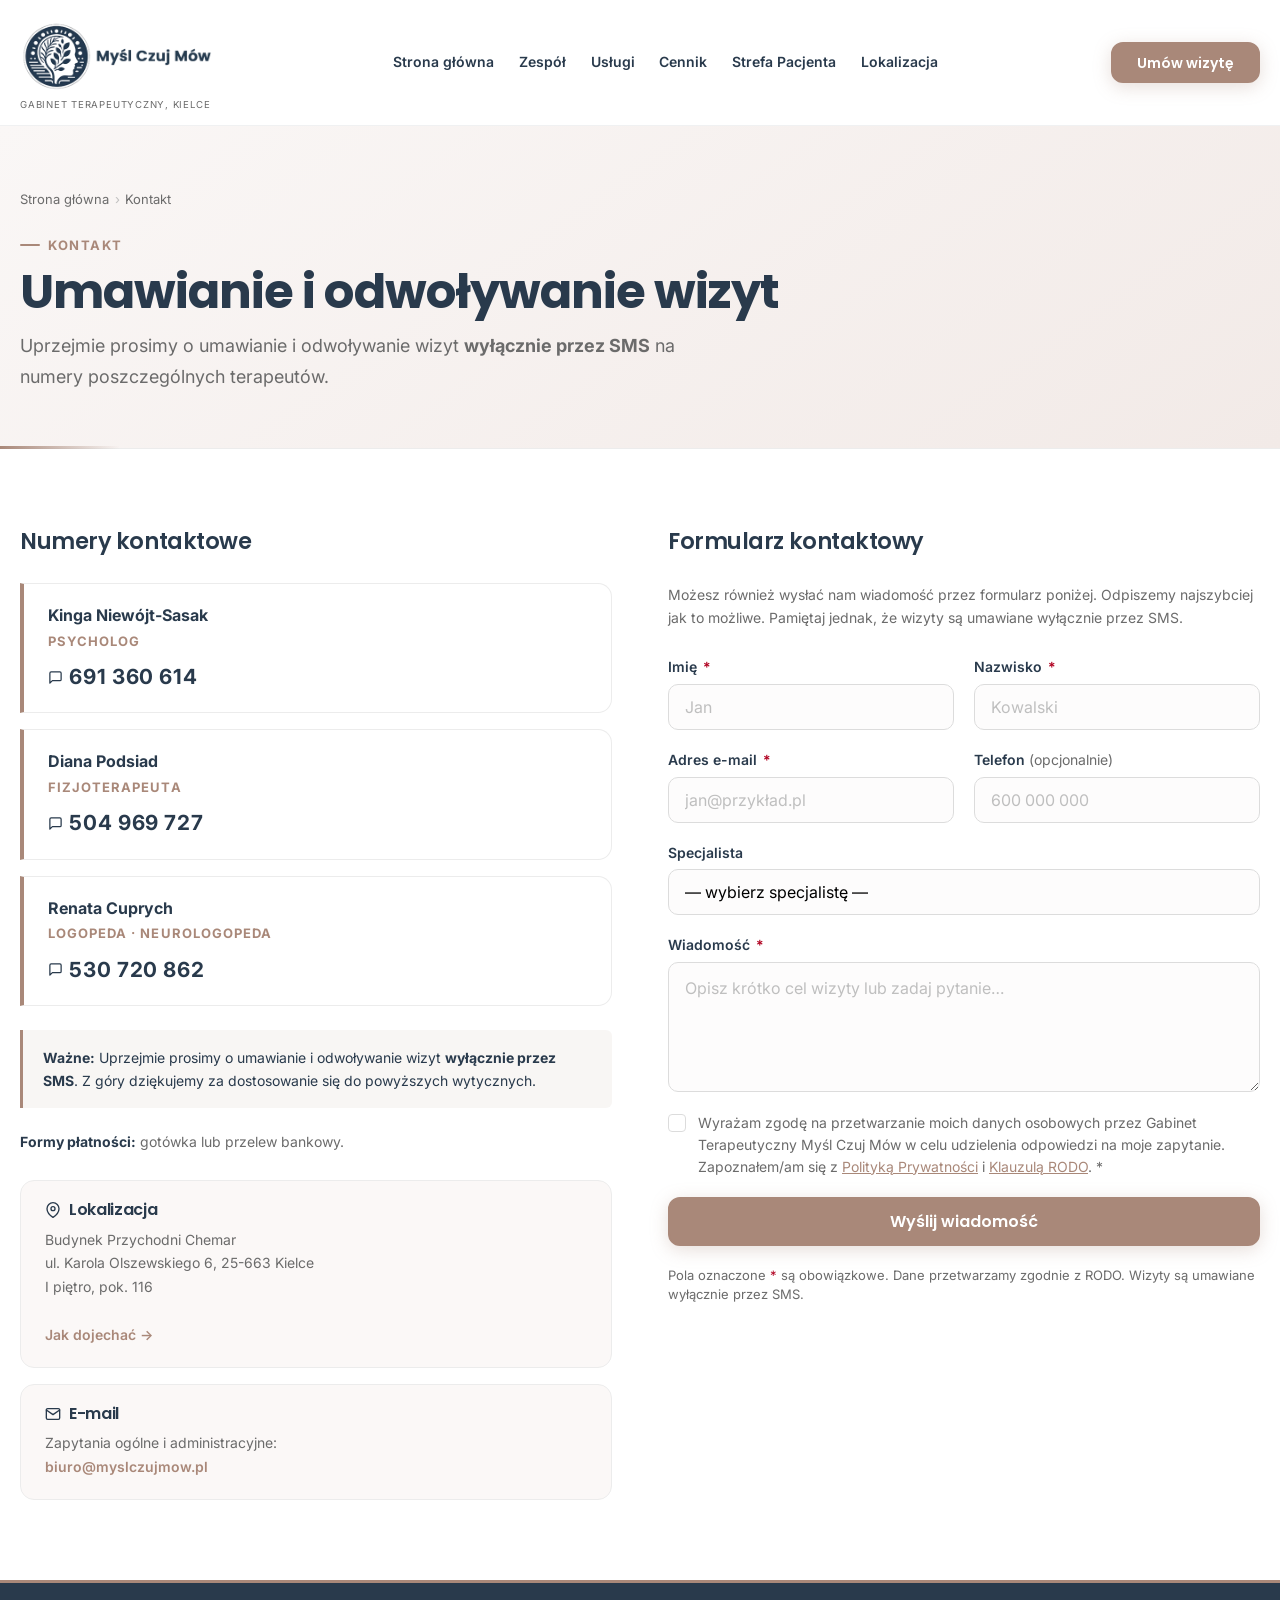
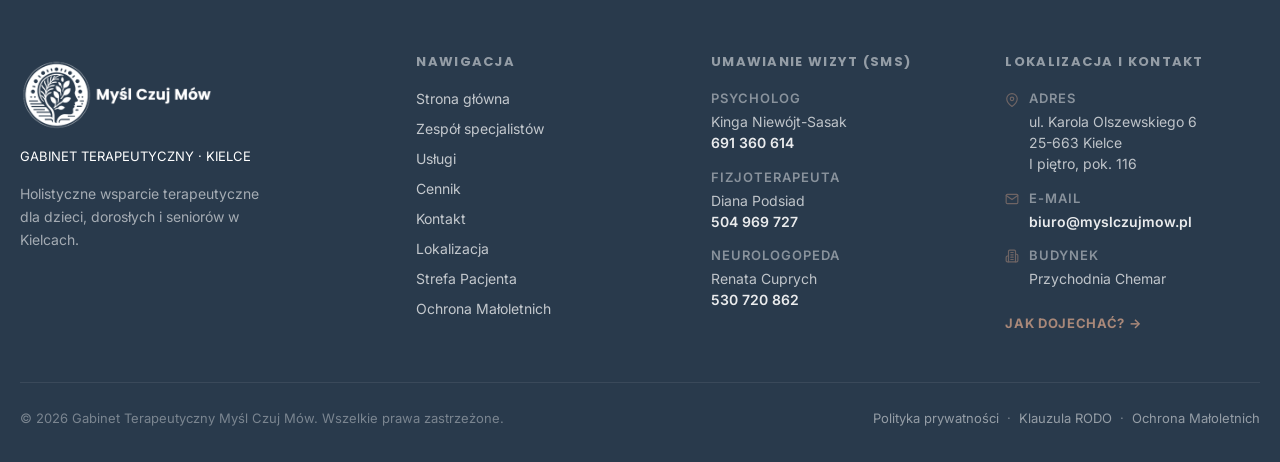
==== pages/contact.html @ cab481df "substantial changes across all files" ====
<!doctype html>
<html lang="pl">
<head>
  <meta charset="utf-8" />
  <meta name="viewport" content="width=device-width, initial-scale=1" />
  <title>Kontakt — Gabinet Myśl Czuj Mów</title>
  <meta name="description" content="Kontakt z Gabinetem Terapeutycznym Myśl Czuj Mów w Kielcach. Umawianie wizyt wyłącznie przez SMS. Numery telefonów do poszczególnych terapeutów." />
  <link rel="preconnect" href="https://fonts.gstatic.com" crossorigin />
  <link href="https://fonts.googleapis.com/css2?family=Poppins:wght@500;600;700&family=Inter:wght@300;400;600&display=swap" rel="stylesheet" />
  <link rel="stylesheet" href="/css/variables.css" />
  <link rel="stylesheet" href="/css/style.css" />
  <link rel="stylesheet" href="/css/utilities.css" />
</head>
<body>
  <div id="site-header-placeholder"></div>

  <main id="main">

    <!-- Page hero -->
    <div class="page-hero">
      <div class="container">
        <nav class="page-hero__breadcrumbs" aria-label="Ścieżka nawigacji">
          <a href="/index.html">Strona główna</a>
          <span class="sep">›</span>
          <span aria-current="page">Kontakt</span>
        </nav>
        <span class="page-hero__label">Kontakt</span>
        <h1 class="page-hero__title">Umawianie i odwoływanie wizyt</h1>
        <p class="page-hero__lead">
          Uprzejmie prosimy o umawianie i odwoływanie wizyt <strong>wyłącznie przez SMS</strong> na numery poszczególnych terapeutów.
        </p>
      </div>
    </div>

    <!-- Contact section -->
    <section class="section" id="book" aria-labelledby="contact-heading">
      <div class="container">
        <div class="contact-grid">

          <!-- SMS contact info -->
          <div class="reveal">
            <h2 class="contact-section-title" id="contact-heading">Numery kontaktowe</h2>
            <div class="contact-people">

              <div class="contact-person">
                <span class="contact-person__name">Kinga Niewójt-Sasak</span>
                <span class="contact-person__role">Psycholog</span>
                <a href="sms:+48691360614" class="contact-person__phone">
                  <svg xmlns="http://www.w3.org/2000/svg" width="15" height="15" viewBox="0 0 24 24" fill="none" stroke="currentColor" stroke-width="2" stroke-linecap="round" stroke-linejoin="round" aria-hidden="true"><path d="M21 15a2 2 0 0 1-2 2H7l-4 4V5a2 2 0 0 1 2-2h14a2 2 0 0 1 2 2z"/></svg>
                  691 360 614
                </a>
              </div>

              <div class="contact-person">
                <span class="contact-person__name">Diana Podsiad</span>
                <span class="contact-person__role">Fizjoterapeuta</span>
                <a href="sms:+48504969727" class="contact-person__phone">
                  <svg xmlns="http://www.w3.org/2000/svg" width="15" height="15" viewBox="0 0 24 24" fill="none" stroke="currentColor" stroke-width="2" stroke-linecap="round" stroke-linejoin="round" aria-hidden="true"><path d="M21 15a2 2 0 0 1-2 2H7l-4 4V5a2 2 0 0 1 2-2h14a2 2 0 0 1 2 2z"/></svg>
                  504 969 727
                </a>
              </div>

              <div class="contact-person">
                <span class="contact-person__name">Renata Cuprych</span>
                <span class="contact-person__role">Logopeda · Neurologopeda</span>
                <a href="sms:+48530720862" class="contact-person__phone">
                  <svg xmlns="http://www.w3.org/2000/svg" width="15" height="15" viewBox="0 0 24 24" fill="none" stroke="currentColor" stroke-width="2" stroke-linecap="round" stroke-linejoin="round" aria-hidden="true"><path d="M21 15a2 2 0 0 1-2 2H7l-4 4V5a2 2 0 0 1 2-2h14a2 2 0 0 1 2 2z"/></svg>
                  530 720 862
                </a>
              </div>

            </div>

            <div class="contact-note">
              <strong>Ważne:</strong> Uprzejmie prosimy o umawianie i odwoływanie wizyt <strong>wyłącznie przez SMS</strong>. Z góry dziękujemy za dostosowanie się do powyższych wytycznych.
            </div>

            <div class="payment-info" style="margin-top:1.5rem;">
              <strong>Formy płatności:</strong> gotówka lub przelew bankowy.
            </div>

            <div style="margin-top:1.75rem; padding:1.25rem 1.5rem; background:var(--surface); border-radius:var(--radius-lg); border:1px solid var(--neutral-200);">
              <h3 style="font-size:1rem; margin-bottom:0.5rem; display:flex; align-items:center; gap:0.5rem;">
                <svg xmlns="http://www.w3.org/2000/svg" width="16" height="16" viewBox="0 0 24 24" fill="none" stroke="currentColor" stroke-width="2" stroke-linecap="round" stroke-linejoin="round" aria-hidden="true"><path d="M21 10c0 7-9 13-9 13s-9-6-9-13a9 9 0 0 1 18 0z"/><circle cx="12" cy="10" r="3"/></svg>
                Lokalizacja
              </h3>
              <p style="font-size:var(--fs-sm); color:var(--muted); margin:0; line-height:1.7;">
                Budynek Przychodni Chemar<br>
                ul. Karola Olszewskiego 6, 25-663 Kielce<br>
                I piętro, pok. 116<br><br>
                <a href="/pages/location.html" style="color:var(--accent); font-weight:600;">Jak dojechać →</a>
              </p>
            </div>

            <div style="margin-top:1rem; padding:1.25rem 1.5rem; background:var(--surface); border-radius:var(--radius-lg); border:1px solid var(--neutral-200);">
              <h3 style="font-size:1rem; margin-bottom:0.5rem; display:flex; align-items:center; gap:0.5rem;">
                <svg xmlns="http://www.w3.org/2000/svg" width="16" height="16" viewBox="0 0 24 24" fill="none" stroke="currentColor" stroke-width="2" stroke-linecap="round" stroke-linejoin="round" aria-hidden="true"><path d="M4 4h16c1.1 0 2 .9 2 2v12c0 1.1-.9 2-2 2H4c-1.1 0-2-.9-2-2V6c0-1.1.9-2 2-2z"/><polyline points="22,6 12,13 2,6"/></svg>
                E-mail
              </h3>
              <p style="font-size:var(--fs-sm); color:var(--muted); margin:0; line-height:1.7;">
                Zapytania ogólne i administracyjne:<br>
                <a href="mailto:biuro@myslczujmow.pl" style="color:var(--accent); font-weight:600;">biuro@myslczujmow.pl</a>
              </p>
            </div>

          </div>

          <!-- Contact form -->
          <div class="reveal reveal-delay-1">
            <h2 class="contact-section-title">Formularz kontaktowy</h2>
            <p style="font-size:var(--fs-sm); color:var(--muted); margin-bottom:1.75rem; line-height:1.65;">
              Możesz również wysłać nam wiadomość przez formularz poniżej. Odpiszemy najszybciej jak to możliwe. Pamiętaj jednak, że wizyty są umawiane wyłącznie przez SMS.
            </p>

            <!-- Success message -->
            <div id="formSuccess" class="form-success" role="alert" aria-live="polite">
              <p class="form-success__title">✅ Wiadomość wysłana!</p>
              <p class="form-success__text">Dziękujemy za kontakt. Odpiszemy wkrótce. Wizyty umawiamy przez SMS.</p>
            </div>

            <form id="contactForm" class="form" novalidate aria-label="Formularz kontaktowy">

              <div class="form-row">
                <div class="form-group">
                  <label class="label" for="firstName">Imię <span class="required">*</span></label>
                  <input class="input" id="firstName" name="firstName" type="text" autocomplete="given-name" required placeholder="Jan" />
                </div>
                <div class="form-group">
                  <label class="label" for="lastName">Nazwisko <span class="required">*</span></label>
                  <input class="input" id="lastName" name="lastName" type="text" autocomplete="family-name" required placeholder="Kowalski" />
                </div>
              </div>

              <div class="form-row">
                <div class="form-group">
                  <label class="label" for="email">Adres e-mail <span class="required">*</span></label>
                  <input class="input" id="email" name="email" type="email" autocomplete="email" required placeholder="jan@przykład.pl" />
                </div>
                <div class="form-group">
                  <label class="label" for="phone">Telefon <span style="font-weight:400;color:var(--muted);">(opcjonalnie)</span></label>
                  <input class="input" id="phone" name="phone" type="tel" autocomplete="tel" placeholder="600 000 000" />
                </div>
              </div>

              <div class="form-group">
                <label class="label" for="specialist">Specjalista</label>
                <select class="select" id="specialist" name="specialist">
                  <option value="">— wybierz specjalistę —</option>
                  <option value="kinga">Kinga Niewójt-Sasak — Psycholog</option>
                  <option value="diana">Diana Podsiad — Fizjoterapeuta</option>
                  <option value="renata">Renata Cuprych — Logopeda / Neurologopeda</option>
                </select>
              </div>

              <div class="form-group">
                <label class="label" for="message">Wiadomość <span class="required">*</span></label>
                <textarea class="textarea" id="message" name="message" required placeholder="Opisz krótko cel wizyty lub zadaj pytanie…"></textarea>
              </div>

              <div class="form-group">
                <label class="checkbox-wrap">
                  <input type="checkbox" name="rodo" required />
                  <span class="checkbox-label">
                    Wyrażam zgodę na przetwarzanie moich danych osobowych przez Gabinet Terapeutyczny Myśl Czuj Mów w celu udzielenia odpowiedzi na moje zapytanie. Zapoznałem/am się z <a href="/pages/privacy-policy.html">Polityką Prywatności</a> i <a href="/pages/rodo-clause.html">Klauzulą RODO</a>. <span class="required">*</span>
                  </span>
                </label>
              </div>

              <div>
                <button type="submit" class="btn btn--primary btn--lg btn--full">Wyślij wiadomość</button>
              </div>

              <p class="form-hint">Pola oznaczone <span style="color:var(--error);">*</span> są obowiązkowe. Dane przetwarzamy zgodnie z RODO. Wizyty są umawiane wyłącznie przez SMS.</p>

            </form>
          </div>

        </div>
      </div>
    </section>

  </main>

  <div id="site-footer-placeholder"></div>
  <script defer src="/js/include-partials.js"></script>
  <script defer src="/js/utils.js"></script>
  <script defer src="/js/app.js"></script>
  <script defer src="/js/ui.js"></script>
  <script defer src="/js/forms.js"></script>
</body>
</html>
---- css/variables.css ----
/* css/variables.css
   Semantic design tokens for "Gabinet Terapeutyczny Myśl czuj mów"
*/

/* --- Core brand colors --- */
:root {
  /* Brand */
  --brand-navy: #293a4c;    /* główny granat z logo */
  --brand-beige: #a98879;   /* główny beż */
  --black: #000000;         /* tekst */
  --white: #ffffff;         /* tło */

  /* Semantic roles */
  --bg: var(--white);
  --surface: #fbf8f7;       /* delikatny beż jako tło kart */
  --muted: #6b6b6b;
  --accent: var(--brand-beige);
  --accent-600: #8f6a5f;    /* ciemniejszy beż */
  --accent-200: #f0e6e3;    /* jaśniejszy beż */

  /* Neutral shades (for borders, subtle text) */
  --neutral-100: #f6f6f6;
  --neutral-200: #ececec;
  --neutral-300: #dcdcdc;
  --neutral-400: #bfbfbf;

  /* Focus / interactive */
  --focus-ring: rgba(41,58,76,0.12); /* subtle navy focus */

  /* Elevation */
  --shadow-1: 0 6px 18px rgba(41,58,76,0.04);
  --shadow-2: 0 10px 30px rgba(41,58,76,0.06);

  /* --- Typography --- */
  --font-heading: 'Poppins', system-ui, -apple-system, 'Segoe UI', Roboto, 'Helvetica Neue', Arial;
  --font-body: 'Inter', system-ui, -apple-system, 'Segoe UI', Roboto, 'Helvetica Neue', Arial;
  --font-size-base: 16px;
  --line-height-base: 1.45;

  /* Scale (modular) */
  --fs-xs: 0.8125rem;  /* 13px */
  --fs-sm: 0.875rem;   /* 14px */
  --fs-base: 1rem;     /* 16px */
  --fs-lg: 1.125rem;   /* 18px */
  --fs-xl: 1.375rem;   /* 22px */
  --fs-xxl: 1.75rem;   /* 28px */

  /* --- Layout tokens --- */
  --container-width: 1280px;
  --gap: 1rem;
  --radius-sm: 6px;
  --radius: 10px;
  --radius-lg: 14px;

  /* Breakpoints (mobile-first) */
  --bp-sm: 480px;
  --bp-md: 768px;
  --bp-lg: 1024px;

  /* Misc */
  --transition-fast: 150ms;
  --transition-medium: 240ms;
}

/* Utility: high-contrast theme override (toggle .theme-high-contrast on <html>) */
.theme-high-contrast {
  --text: #000000;
  --bg: #ffffff;
  --accent: #293a4c;
  --surface: #ffffff;
}

/* Accessibility helpers (semantic color aliases) */
:root {
  --text: var(--black);
  --link: var(--brand-navy);
  --error: #b00020;
  --success: #2e7d32;
}

/* Small helper for generating beige variants (HSL fallback if needed) */
/* Example usage: color: hsl(var(--beige-h) var(--beige-s) var(--beige-l)); */
/* Not required — kept for future theming */
:root {
  --beige-h: 15;
  --beige-s: 18%;
  --beige-l-100: 96%;
  --beige-l-200: 90%;
  --beige-l-300: 82%;
  --beige-l-400: 74%;
}

/* Dodatki do variables.css - nowoczesne stany i kontrasty */
:root {
  --glass-bg: rgba(255,255,255,0.6);
  --glass-border: rgba(255,255,255,0.35);
  --nav-bg: linear-gradient(180deg, rgba(169,136,121,0.08), rgba(169,136,121,0.03));
  --footer-bg: var(--brand-navy);
  --footer-text: #f6f8fb;
  --accent-contrast: #ffffff;
  --btn-elev: 0 12px 30px rgba(41,58,76,0.12);
  --micro-duration: 180ms;
  --shadow-soft: 0 8px 24px rgba(41,58,76,0.08);
  --glass-blur: 8px;
}
---- css/style.css ----
/* ============================================================
   style.css 
   ============================================================ */

/* ── RESET & BASE ──────────────────────────────────────────── */
*, *::before, *::after { box-sizing: border-box; margin: 0; padding: 0; }

html { scroll-behavior: smooth; font-size: var(--font-size-base); }

body {
  font-family: var(--font-body);
  color: var(--text);
  background: var(--bg);
  line-height: var(--line-height-base);
  -webkit-font-smoothing: antialiased;
  -moz-osx-font-smoothing: grayscale;
}

img { max-width: 100%; height: auto; display: block; }

a { color: var(--link); text-decoration: none; transition: color var(--transition-fast) ease; }
a:hover { color: var(--accent); }

ul, ol { list-style: none; }
button { cursor: pointer; border: none; background: none; font-family: inherit; }

/* ── TYPOGRAPHY ────────────────────────────────────────────── */
h1, h2, h3, h4, h5, h6 {
  font-family: var(--font-heading);
  color: var(--brand-navy);
  line-height: 1.15;
  letter-spacing: -0.02em;
}

h1 { font-size: clamp(2rem, 5vw, 3rem); font-weight: 700; }
h2 { font-size: clamp(1.5rem, 3.5vw, 2.25rem); font-weight: 600; }
h3 { font-size: clamp(1.125rem, 2.5vw, 1.5rem); font-weight: 600; }
h4 { font-size: 1.125rem; font-weight: 600; }

p { line-height: 1.75; color: var(--text); }


/* ── LAYOUT ─────────────────────────────────────────────────── */
.container {
  width: 100%;
  max-width: var(--container-width);
  margin: 0 auto;
  padding: 0 1.25rem;
}

.section { padding: 5rem 0; }
.section--sm { padding: 3rem 0; }
.section--alt { background: var(--surface); }

.section-header { text-align: center; margin-bottom: 3.5rem; }

.section-header__label {
  display: inline-block;
  font-size: var(--fs-xs);
  font-weight: 700;
  letter-spacing: 0.12em;
  text-transform: uppercase;
  color: var(--accent);
  margin-bottom: 0.75rem;
}

.section-header__title { margin-bottom: 1rem; }

.section-header__lead {
  max-width: 1000px;
  margin: 0 auto;
  color: var(--muted);
  font-size: var(--fs-lg);
  line-height: 1.7;
}

/* ── ACCESSIBILITY ──────────────────────────────────────────── */
.skip-link {
  position: absolute;
  top: -100%;
  left: 1rem;
  padding: 0.5rem 1.25rem;
  background: var(--brand-navy);
  color: #fff;
  border-radius: 0 0 var(--radius) var(--radius);
  font-size: var(--fs-sm);
  font-weight: 600;
  z-index: 9999;
  transition: top var(--transition-fast) ease;
}
.skip-link:focus { top: 0; color: #fff; }

.sr-only {
  position: absolute; width: 1px; height: 1px;
  padding: 0; margin: -1px; overflow: hidden;
  clip: rect(0,0,0,0); white-space: nowrap; border: 0;
}

/* ── HEADER ─────────────────────────────────────────────────── */
/*
  STICKY NOTE: position:sticky on .site-header alone doesn't work because
  its injected parent (#site-header-placeholder) is exactly the same height —
  no scroll room. The fix is to make the placeholder itself sticky.
*/
#site-header-placeholder {
  position: sticky;
  top: 0;
  z-index: 200;
}

.site-header {
  position: relative; /* placeholder handles the sticky */
  background: rgba(255, 255, 255, 0.93);
  backdrop-filter: blur(14px);
  -webkit-backdrop-filter: blur(14px);
  border-bottom: 1px solid rgba(41, 58, 76, 0.07);
  transition: box-shadow 0.35s cubic-bezier(0.16, 1, 0.3, 1),
              background 0.35s cubic-bezier(0.16, 1, 0.3, 1);
}

.site-header.scrolled {
  box-shadow: 0 4px 24px rgba(41, 58, 76, 0.09);
}

.header-inner {
  display: flex;
  align-items: center;
  justify-content: space-between;
  padding-top: 1rem;
  padding-bottom: 1rem;
  gap: 1rem;
}

/* Brand */
.brand { display: flex; flex-direction: column; align-items: flex-start; gap: 0.1rem; text-decoration: none; flex-shrink: 0; }

.brand__name {
  font-family: var(--font-heading);
  font-size: 1.1rem;
  font-weight: 700;
  color: var(--brand-navy);
  letter-spacing: -0.02em;
  line-height: 1;
}

.brand__dot { color: var(--accent); font-weight: 700; }

.brand__sub {
  display: none;
  font-size: var(--fs-xs);
  color: var(--muted);
  font-weight: 400;
  white-space: nowrap;
}

/* Nav */
.main-nav { display: none; }

.nav-list { display: flex; align-items: center; gap: 0.15rem; }

.nav-link {
  display: inline-block;
  padding: 0.45rem 0.7rem;
  border-radius: var(--radius-sm);
  font-size: var(--fs-sm);
  font-weight: 600;
  color: var(--brand-navy);
  transition: background var(--transition-fast) ease, color var(--transition-fast) ease;
  white-space: nowrap;
}

.nav-link:hover,
.nav-link:focus-visible {
  background: rgba(169, 136, 121, 0.1);
  color: var(--accent-600);
  outline: none;
}

.nav-link.active { color: var(--accent); }

/* Header actions */
.header-actions { display: flex; align-items: center; gap: 0.75rem; }

/* Hamburger */
.hamburger {
  display: flex;
  flex-direction: column;
  justify-content: center;
  align-items: center;
  width: 44px;
  height: 44px;
  border-radius: var(--radius-sm);
  border: 1.5px solid var(--neutral-200);
  background: transparent;
  gap: 5px;
  padding: 0;
  flex-shrink: 0;
}

.hamburger__bar {
  width: 20px;
  height: 2px;
  background: var(--brand-navy);
  border-radius: 2px;
  transition: transform var(--transition-medium) ease, opacity var(--transition-fast) ease;
}

.hamburger[aria-expanded="true"] .hamburger__bar:nth-child(1) { transform: translateY(7px) rotate(45deg); }
.hamburger[aria-expanded="true"] .hamburger__bar:nth-child(2) { opacity: 0; }
.hamburger[aria-expanded="true"] .hamburger__bar:nth-child(3) { transform: translateY(-7px) rotate(-45deg); }

/* Mobile drawer */
.mobile-nav {
  position: fixed;
  top: 69px;
  left: 0;
  right: 0;
  background: #fff;
  border-top: 1px solid var(--neutral-200);
  box-shadow: 0 20px 48px rgba(41, 58, 76, 0.12);
  padding: 1.5rem 1.25rem 2rem;
  z-index: 199;
  transform: translateY(-12px);
  opacity: 0;
  pointer-events: none;
  transition: transform var(--transition-medium) ease, opacity var(--transition-medium) ease;
}

.mobile-nav.open {
  transform: translateY(0);
  opacity: 1;
  pointer-events: auto;
}

.mobile-nav__list { display: flex; flex-direction: column; gap: 0.25rem; margin-bottom: 1.25rem; }
.mobile-nav__list .nav-link { display: block; padding: 0.75rem 1rem; font-size: 1rem; border-radius: var(--radius); }
.mobile-nav__cta { display: block; width: 100%; text-align: center; }

/* ── BUTTONS ─────────────────────────────────────────────────── */
.btn {
  display: inline-flex;
  align-items: center;
  justify-content: center;
  gap: 0.5rem;
  padding: 0.7rem 1.5rem;
  border-radius: var(--radius);
  font-family: var(--font-heading);
  font-size: var(--fs-sm);
  font-weight: 600;
  line-height: 1;
  text-decoration: none;
  border: 2px solid transparent;
  cursor: pointer;
  white-space: nowrap;
  transition: transform var(--transition-fast) ease,
              box-shadow var(--transition-fast) ease,
              background var(--transition-fast) ease,
              border-color var(--transition-fast) ease;
}

.btn:active { transform: translateY(1px) !important; }

.btn--primary {
  background: var(--brand-beige);
  color: #fff;
  border-color: var(--brand-beige);
  box-shadow: 0 4px 18px rgba(169, 136, 121, 0.28);
}
.btn--primary:hover,
.btn--primary:focus-visible {
  background: var(--accent-600);
  border-color: var(--accent-600);
  box-shadow: 0 8px 28px rgba(169, 136, 121, 0.38);
  transform: translateY(-2px);
  outline: none;
  color: #fff;
}

.btn--outline {
  background: transparent;
  color: var(--brand-navy);
  border-color: var(--brand-navy);
}
.btn--outline:hover,
.btn--outline:focus-visible {
  background: var(--brand-navy);
  color: #fff;
  transform: translateY(-2px);
  outline: none;
}

.btn--ghost {
  background: transparent;
  color: var(--brand-navy);
  border-color: var(--neutral-300);
}
.btn--ghost:hover { background: var(--surface); transform: translateY(-2px); }

.btn--white {
  background: #fff;
  color: var(--brand-navy);
  border-color: #fff;
}
.btn--white:hover {
  background: var(--surface);
  color: var(--brand-navy);
  transform: translateY(-2px);
}

.btn--outline-white {
  background: transparent;
  color: #fff;
  border-color: rgba(255, 255, 255, 0.45);
}
.btn--outline-white:hover {
  background: rgba(255, 255, 255, 0.1);
  border-color: rgba(255, 255, 255, 0.75);
  color: #fff;
  transform: translateY(-2px);
}

.btn--lg { padding: 0.9rem 2rem; font-size: var(--fs-base); }
.btn--sm { padding: 0.45rem 1rem; font-size: var(--fs-xs); }
.btn--full { width: 100%; }

/* ── HERO ──────────────────────────────────────────────────── */
.hero {
  position: relative;
  overflow: hidden;
  background: linear-gradient(145deg, #faf7f6 0%, #f2eae7 55%, #e9deda 100%);
  padding: 5rem 0 4.5rem;
}

.hero::before {
  content: '';
  position: absolute;
  top: -30%;
  right: -15%;
  width: 560px;
  height: 560px;
  background: radial-gradient(circle, rgba(169,136,121,0.13) 0%, transparent 68%);
  border-radius: 50%;
  pointer-events: none;
}

.hero__inner {
  display: grid;
  grid-template-columns: 1fr;
  gap: 3rem;
  align-items: center;
  position: relative;
  z-index: 1;
}

.hero__label {
  display: inline-flex;
  align-items: center;
  gap: 0.5rem;
  font-size: var(--fs-xs);
  font-weight: 700;
  color: var(--accent);
  letter-spacing: 0.1em;
  text-transform: uppercase;
  margin-bottom: 1rem;
}

.hero__title {
  font-size: clamp(2.5rem, 6vw, 3.75rem);
  line-height: 1.05;
  margin-bottom: 1.25rem;
  color: var(--brand-navy);
}

.hero__title span { color: var(--accent); }

.hero__lead {
  font-size: clamp(1rem, 2vw, 1.175rem);
  color: #4a5a6a;
  line-height: 1.75;
  margin-bottom: 2.25rem;
  max-width: 500px;
}

.hero__actions { display: flex; flex-wrap: wrap; gap: 1rem; align-items: center; }

.hero__image-wrap {
  border-radius: var(--radius-lg);
  overflow: hidden;
  aspect-ratio: 4 / 3;
  position: relative;
  box-shadow: 0 24px 60px rgba(41, 58, 76, 0.14);
}

.hero__image-wrap img { width: 100%; height: 100%; object-fit: cover; }


/* ── Hero quote ── */
.hero__quote {
  margin-top: 2.25rem;
  padding-left: 1.25rem;
  border-left: 2px solid var(--brand-beige);
  display: flex;
  flex-direction: column;
  gap: 0.4rem;
}

.hero__quote p {
  font-size: var(--fs-sm);
  font-style: italic;
  color: #5a6a7a;
  line-height: 1.7;
  margin: 0;
}

.hero__quote cite {
  font-size: var(--fs-xs);
  font-style: normal;
  font-weight: 600;
  letter-spacing: 0.06em;
  text-transform: uppercase;
  color: var(--brand-beige);
}

/* ── FEATURES STRIP ─────────────────────────────────────────── */
.features-strip {
  background: var(--brand-navy);
  padding: 1.4rem 0;
}

.features-strip__list {
  display: flex;
  flex-wrap: wrap;
  gap: 1rem 2rem;
  justify-content: center;
  align-items: center;
}

.features-strip__item {
  display: flex;
  position: relative;
  align-items: center;
  gap: 0.5rem;
  color: rgba(255, 255, 255, 0.88);
  font-size: var(--fs-sm);
  font-weight: 500;
}

.features-strip__item::before {
  display: none;
}

/* ── SERVICE CARDS ──────────────────────────────────────────── */
.cards-grid {
  display: grid;
  grid-template-columns: 1fr;
  gap: 1.5rem;
}

.service-card {
  background: #fff;
  border-radius: var(--radius-lg);
  padding: 2rem;
  border: 1px solid var(--neutral-200);
  display: flex;
  flex-direction: column;
  transition: transform var(--transition-medium) ease,
              box-shadow var(--transition-medium) ease,
              border-color var(--transition-medium) ease;
}

.service-card:hover {
  transform: translateY(-6px);
  box-shadow: 0 24px 48px rgba(41, 58, 76, 0.1);
  border-color: rgba(169, 136, 121, 0.3);
}

.service-card__icon {
  width: 75px;
  height: 75px;
  border-radius: var(--radius);
  background: var(--accent-200);
  display: flex;
  align-items: center;
  justify-content: center;
  font-size: 1.5rem;
  margin-bottom: 1.25rem;
  flex-shrink: 0;
}

.service-card__title { font-size: 1.2rem; margin-bottom: 0.75rem; }

.service-card__text {
  color: var(--muted);
  font-size: var(--fs-sm);
  line-height: 1.75;
  flex: 1;
}

.service-card__link {
  margin-top: 1.5rem;
  display: inline-flex;
  align-items: center;
  gap: 0.4rem;
  font-size: var(--fs-sm);
  font-weight: 600;
  color: var(--accent);
  transition: gap var(--transition-fast) ease, color var(--transition-fast) ease;
}
.service-card__link:hover { gap: 0.7rem; color: var(--accent-600); }

/* ── TEAM CARDS ─────────────────────────────────────────────── */
.team-grid {
  display: grid;
  grid-template-columns: 1fr;
  gap: 2rem;
}

.team-card {
  background: #fff;
  border-radius: var(--radius-lg);
  overflow: hidden;
  border: 1px solid var(--neutral-200);
  transition: transform var(--transition-medium) ease, box-shadow var(--transition-medium) ease;
}

.team-card:hover {
  transform: translateY(-6px);
  box-shadow: 0 24px 48px rgba(41, 58, 76, 0.1);
}

.team-card__photo {
  aspect-ratio: 3 / 2;
  background: linear-gradient(135deg, var(--accent-200) 0%, #e0d5d1 100%);
  overflow: hidden;
  display: flex;
  align-items: center;
  justify-content: center;
}

.team-card__photo img { width: 100%; height: 100%; object-fit: cover; object-position: top center; }

.team-card__placeholder {
  color: var(--muted);
  font-size: var(--fs-sm);
  text-align: center;
  padding: 1rem;
  line-height: 1.5;
}

.team-card__body { padding: 1.5rem; }
.team-card__name { font-size: 1.15rem; margin-bottom: 0.25rem; }

.team-card__role {
  font-size: var(--fs-sm);
  color: var(--accent);
  font-weight: 600;
  margin-bottom: 1rem;
}

.team-card__bio { font-size: var(--fs-sm); color: var(--muted); line-height: 1.75; }

/* ── TEAM PROFILE (full page) ────────────────────────────────── */
.team-profile { padding-bottom: 4rem; }
.team-profile:last-of-type { padding-bottom: 0; }

.team-profile__grid {
  display: grid;
  grid-template-columns: 1fr;
  gap: 2.5rem;
  align-items: start;
}

.team-profile__photo-col {
  display: flex;
  flex-direction: column;
}

.team-profile__photo-wrap {
  border-radius: var(--radius-lg);
  overflow: hidden;
  aspect-ratio: 3 / 4;
  background: linear-gradient(135deg, var(--accent-200) 0%, #e0d5d1 100%);
  display: flex;
  align-items: center;
  justify-content: center;
}

.team-profile__photo-wrap img {
  width: 100%;
  height: 100%;
  object-fit: cover;
  object-position: top center;
}

.team-profile__photo-placeholder {
  color: var(--muted);
  font-size: var(--fs-sm);
  text-align: center;
  padding: 2rem;
  line-height: 1.6;
  border: 2px dashed var(--neutral-300);
  border-radius: var(--radius-lg);
  aspect-ratio: 3 / 4;
  display: flex;
  align-items: center;
  justify-content: center;
}

.team-profile__spec-label {
  display: inline-block;
  font-size: var(--fs-xs);
  font-weight: 700;
  letter-spacing: 0.12em;
  text-transform: uppercase;
  color: var(--accent);
  margin-bottom: 0.6rem;
}

.team-profile__name { margin-bottom: 1.5rem; }

.team-profile__cta { margin-top: 2rem; }

/* ── SPEC LIST (bulleted for services) ────────────────────────── */
.spec-list {
  display: flex;
  flex-direction: column;
  gap: 0.6rem;
  margin: 1rem 0;
}

.spec-list li {
  display: flex;
  align-items: flex-start;
  gap: 0.6rem;
  font-size: var(--fs-sm);
  color: var(--muted);
  line-height: 1.6;
}

.spec-list li::before {
  content: '';
  width: 6px;
  height: 6px;
  border-radius: 50%;
  background: var(--accent);
  flex-shrink: 0;
  margin-top: 0.45rem;
}

/* ── PRICING ─────────────────────────────────────────────────── */
.pricing-list {
  border-radius: var(--radius-lg);
  overflow: hidden;
  border: 1px solid var(--neutral-200);
  background: #fff;
}

.pricing-item {
  display: flex;
  align-items: center;
  justify-content: space-between;
  gap: 1rem;
  padding: 1.4rem 1.75rem;
  border-bottom: 1px solid var(--neutral-200);
  transition: background var(--transition-fast) ease;
}

.pricing-item:last-child { border-bottom: none; }
.pricing-item:hover { background: var(--surface); }

.pricing-item__info { flex: 1; min-width: 0; }

.pricing-item__label {
  font-weight: 600;
  color: var(--brand-navy);
  font-size: var(--fs-base);
}

.pricing-item__sub {
  font-size: var(--fs-sm);
  color: var(--muted);
  margin-top: 0.2rem;
  line-height: 1.5;
}

.pricing-item__price {
  font-family: var(--font-heading);
  font-size: 1.6rem;
  font-weight: 700;
  color: var(--accent);
  white-space: nowrap;
  flex-shrink: 0;
}

.pricing-item__price small {
  font-size: var(--fs-sm);
  font-weight: 400;
  color: var(--muted);
}

.pricing-note {
  margin-top: 1.5rem;
  padding: 1.1rem 1.5rem;
  background: rgba(169, 136, 121, 0.08);
  border-left: 3px solid var(--accent);
  border-radius: 0 var(--radius-sm) var(--radius-sm) 0;
  font-size: var(--fs-sm);
  color: var(--brand-navy);
  line-height: 1.65;
}

/* ── CONTACT ─────────────────────────────────────────────────── */
.contact-grid {
  display: grid;
  grid-template-columns: 1fr;
  gap: 3.5rem;
}

.contact-section-title { margin-bottom: 1.75rem; font-size: 1.4rem; }

.contact-people { display: flex; flex-direction: column; gap: 1rem; }

.contact-person {
  display: flex;
  flex-direction: column;
  gap: 0.3rem;
  padding: 1.25rem 1.5rem;
  border-radius: var(--radius-lg);
  background: var(--surface);
  border: 1px solid var(--neutral-200);
  transition: border-color var(--transition-fast) ease, box-shadow var(--transition-fast) ease;
}

.contact-person:hover {
  border-color: rgba(169, 136, 121, 0.3);
  box-shadow: 0 4px 16px rgba(41, 58, 76, 0.06);
}

.contact-person__name { font-weight: 700; color: var(--brand-navy); font-size: var(--fs-base); }

.contact-person__role {
  font-size: var(--fs-xs);
  color: var(--accent);
  font-weight: 700;
  text-transform: uppercase;
  letter-spacing: 0.08em;
}

.contact-person__phone {
  display: inline-flex;
  align-items: center;
  gap: 0.4rem;
  margin-top: 0.4rem;
  font-size: 1.3rem;
  font-weight: 700;
  color: var(--brand-navy);
  letter-spacing: 0.03em;
  transition: color var(--transition-fast) ease;
}

.contact-person__phone:hover { color: var(--accent); }

.contact-note {
  background: rgba(169, 136, 121, 0.08);
  border-left: 3px solid var(--accent);
  border-radius: 0 var(--radius-sm) var(--radius-sm) 0;
  padding: 1rem 1.25rem;
  margin-top: 1.5rem;
  font-size: var(--fs-sm);
  color: var(--brand-navy);
  line-height: 1.65;
}

.payment-info {
  margin-top: 1.5rem;
  font-size: var(--fs-sm);
  color: var(--muted);
}

.payment-info strong { color: var(--brand-navy); }

/* ── FORMS ───────────────────────────────────────────────────── */
.form { display: flex; flex-direction: column; gap: 1.25rem; }

.form-group { display: flex; flex-direction: column; gap: 0.4rem; }

.form-row {
  display: grid;
  grid-template-columns: 1fr;
  gap: 1.25rem;
}

.label {
  font-size: var(--fs-sm);
  font-weight: 600;
  color: var(--brand-navy);
}

.label .required { color: var(--error); margin-left: 2px; }

.input,
.select,
.textarea {
  width: 100%;
  padding: 0.75rem 1rem;
  border: 1.5px solid var(--neutral-300);
  border-radius: var(--radius);
  font-family: var(--font-body);
  font-size: var(--fs-base);
  color: var(--text);
  background: #fff;
  transition: border-color var(--transition-fast) ease, box-shadow var(--transition-fast) ease;
  appearance: none;
  -webkit-appearance: none;
}

.input:focus,
.select:focus,
.textarea:focus {
  outline: none;
  border-color: var(--brand-navy);
  box-shadow: 0 0 0 4px rgba(41, 58, 76, 0.08);
}

.input::placeholder,
.textarea::placeholder { color: var(--neutral-400); }

.textarea { resize: vertical; min-height: 130px; line-height: 1.65; }

.select {
  background-image: url("data:image/svg+xml,%3Csvg xmlns='http://www.w3.org/2000/svg' width='12' height='8' viewBox='0 0 12 8'%3E%3Cpath d='M1 1l5 5 5-5' stroke='%23293a4c' stroke-width='1.5' fill='none' stroke-linecap='round'/%3E%3C/svg%3E");
  background-repeat: no-repeat;
  background-position: right 1rem center;
  padding-right: 2.5rem;
}

.checkbox-wrap {
  display: flex;
  align-items: flex-start;
  gap: 0.75rem;
  cursor: pointer;
}

.checkbox-wrap input[type="checkbox"] {
  width: 18px;
  height: 18px;
  min-width: 18px;
  border: 1.5px solid var(--neutral-300);
  border-radius: 4px;
  appearance: none;
  -webkit-appearance: none;
  background: #fff;
  cursor: pointer;
  margin-top: 2px;
  transition: border-color var(--transition-fast) ease, background var(--transition-fast) ease;
}

.checkbox-wrap input[type="checkbox"]:checked {
  background: var(--brand-navy);
  border-color: var(--brand-navy);
  background-image: url("data:image/svg+xml,%3Csvg xmlns='http://www.w3.org/2000/svg' width='12' height='10' viewBox='0 0 12 10'%3E%3Cpath d='M1 5l3.5 3.5L11 1' stroke='white' stroke-width='2' fill='none' stroke-linecap='round' stroke-linejoin='round'/%3E%3C/svg%3E");
  background-repeat: no-repeat;
  background-position: center;
}

.checkbox-wrap input[type="checkbox"]:focus-visible {
  outline: 2px solid var(--brand-navy);
  outline-offset: 2px;
}

.checkbox-label {
  font-size: var(--fs-sm);
  color: var(--muted);
  line-height: 1.55;
}

.checkbox-label a { color: var(--accent); text-decoration: underline; }

.form-hint {
  font-size: var(--fs-xs);
  color: var(--muted);
  line-height: 1.5;
}

.form-success {
  display: none;
  background: rgba(46, 125, 50, 0.07);
  border: 1.5px solid rgba(46, 125, 50, 0.3);
  border-radius: var(--radius-lg);
  padding: 2rem 1.5rem;
  text-align: center;
  color: var(--success);
}

.form-success.visible { display: block; }
.form-success__title { font-size: 1.25rem; font-weight: 700; margin-bottom: 0.5rem; color: var(--success); }
.form-success__text { font-size: var(--fs-sm); color: var(--muted); }

/* ── LOCATION ──────────────────────────────────────────────── */
.location-grid {
  display: grid;
  grid-template-columns: 1fr;
  gap: 2.5rem;
}

.location-card {
  background: #fff;
  border-radius: var(--radius-lg);
  padding: 2rem;
  border: 1px solid var(--neutral-200);
}

.location-address {
  font-size: 1.15rem;
  line-height: 1.8;
  color: var(--brand-navy);
  font-weight: 500;
  margin-bottom: 1.75rem;
}

.location-details { display: flex; flex-direction: column; }

.location-detail {
  display: flex;
  align-items: flex-start;
  gap: 0.75rem;
  padding: 0.9rem 0;
  border-top: 1px solid var(--neutral-100);
}

.location-detail:first-of-type { border-top: none; padding-top: 0; }

.location-detail__icon { font-size: 1.1rem; flex-shrink: 0; margin-top: 1px; }

.location-detail__content { flex: 1; }

.location-detail__label {
  font-size: var(--fs-xs);
  font-weight: 700;
  text-transform: uppercase;
  letter-spacing: 0.08em;
  color: var(--accent);
  display: block;
  margin-bottom: 0.2rem;
}

.location-detail__text {
  font-size: var(--fs-sm);
  color: var(--brand-navy);
  font-weight: 500;
  line-height: 1.55;
}

/* Photo placeholder */
.photo-placeholder {
  border-radius: var(--radius-lg);
  background: linear-gradient(135deg, var(--accent-200) 0%, var(--neutral-200) 100%);
  display: flex;
  align-items: center;
  justify-content: center;
  color: var(--muted);
  font-size: var(--fs-sm);
  text-align: center;
  padding: 2rem;
  border: 2px dashed var(--neutral-300);
  line-height: 1.6;
}

/* ── CTA BAND ────────────────────────────────────────────────── */
.cta-band {
  background: var(--brand-navy);
  padding: 5rem 0;
  text-align: center;
  position: relative;
  overflow: hidden;
}

.cta-band::before {
  content: '';
  position: absolute;
  top: -40%;
  left: -10%;
  width: 500px;
  height: 500px;
  background: radial-gradient(circle, rgba(169,136,121,0.18) 0%, transparent 68%);
  border-radius: 50%;
  pointer-events: none;
}

.cta-band::after {
  content: '';
  position: absolute;
  bottom: -40%;
  right: -10%;
  width: 400px;
  height: 400px;
  background: radial-gradient(circle, rgba(169,136,121,0.1) 0%, transparent 68%);
  border-radius: 50%;
  pointer-events: none;
}

.cta-band__inner { position: relative; z-index: 1; }

.cta-band__label {
  display: inline-block;
  font-size: var(--fs-xs);
  font-weight: 700;
  letter-spacing: 0.12em;
  text-transform: uppercase;
  color: var(--brand-beige);
  margin-bottom: 0.75rem;
  opacity: 0.9;
}

.cta-band__title { color: #fff; margin-bottom: 1rem; }

.cta-band__text {
  color: rgba(255, 255, 255, 0.72);
  font-size: var(--fs-lg);
  margin-bottom: 2.25rem;
  max-width: 520px;
  margin-left: auto;
  margin-right: auto;
  line-height: 1.7;
}

.cta-band__actions { display: flex; flex-wrap: wrap; gap: 1rem; justify-content: center; }

/* ── FOOTER ─────────────────────────────────────────────────── */
.site-footer {
  background: var(--brand-navy);
  color: rgba(255, 255, 255, 0.82);
  padding: 4.5rem 0 2rem;
}

.footer-grid {
  display: grid;
  grid-template-columns: 1fr;
  gap: 2.5rem;
  padding-bottom: 3rem;
  border-bottom: 1px solid rgba(255, 255, 255, 0.08);
}

.footer-brand__name {
  display: block;
  font-family: var(--font-heading);
  font-size: 1.2rem;
  font-weight: 700;
  color: #fff;
  margin-bottom: 0.2rem;
}

.footer-brand__sub {
  font-size: var(--fs-xs);
  color: rgba(255, 255, 255, 0.5);
  text-transform: uppercase;
  letter-spacing: 0.08em;
}

.footer-tagline {
  font-size: var(--fs-sm);
  color: rgba(255, 255, 255, 0.58);
  line-height: 1.65;
  margin-top: 1rem;
  max-width: 260px;
}

.footer-col__title {
  font-family: var(--font-heading);
  font-weight: 700;
  font-size: var(--fs-xs);
  color: rgba(255, 255, 255, 0.5);
  letter-spacing: 0.1em;
  text-transform: uppercase;
  margin-bottom: 1.25rem;
}

.footer-links { display: flex; flex-direction: column; gap: 0.6rem; }

.footer-links a {
  font-size: var(--fs-sm);
  color: rgba(255, 255, 255, 0.72);
  transition: color var(--transition-fast) ease;
}

.footer-links a:hover { color: var(--brand-beige); }

.footer-contacts { display: flex; flex-direction: column; gap: 0.9rem; }

.footer-contact-item { font-size: var(--fs-sm); color: rgba(255, 255, 255, 0.7); line-height: 1.5; }

.footer-contact-item strong {
  display: block;
  color: rgba(255, 255, 255, 0.45);
  font-size: var(--fs-xs);
  text-transform: uppercase;
  letter-spacing: 0.08em;
  font-weight: 600;
  margin-bottom: 0.15rem;
}

.footer-contact-item a {
  color: rgba(255, 255, 255, 0.9);
  font-weight: 600;
  transition: color var(--transition-fast) ease;
}

.footer-contact-item a:hover { color: var(--brand-beige); }

.footer-bottom {
  padding-top: 1.5rem;
  display: flex;
  flex-direction: column;
  gap: 0.6rem;
  align-items: center;
  text-align: center;
}

.footer-bottom p { font-size: var(--fs-xs); color: rgba(255, 255, 255, 0.38); }

.footer-bottom a {
  color: rgba(255, 255, 255, 0.5);
  transition: color var(--transition-fast) ease;
}
.footer-bottom a:hover { color: var(--brand-beige); }

/* ── PAGE HERO (inner pages) ──────────────────────────────────── */
.page-hero {
  background: linear-gradient(145deg, #faf7f6 0%, #f2eae7 100%);
  padding: 4rem 0 3.25rem;
  border-bottom: 1px solid var(--neutral-200);
}

.page-hero__breadcrumbs {
  display: flex;
  align-items: center;
  flex-wrap: wrap;
  gap: 0.35rem;
  font-size: var(--fs-xs);
  color: var(--muted);
  margin-bottom: 1.25rem;
}

.page-hero__breadcrumbs a { color: var(--muted); transition: color var(--transition-fast) ease; }
.page-hero__breadcrumbs a:hover { color: var(--accent); }
.page-hero__breadcrumbs .sep { color: var(--neutral-400); }

.page-hero__label {
  display: inline-block;
  font-size: var(--fs-xs);
  font-weight: 700;
  letter-spacing: 0.12em;
  text-transform: uppercase;
  color: var(--accent);
  margin-bottom: 0.6rem;
}

.page-hero__title { margin-bottom: 0.75rem; }

.page-hero__lead {
  font-size: var(--fs-lg);
  color: var(--muted);
  max-width: 700px;
  line-height: 1.7;
}

/* ── SERVICE SECTIONS ──────────────────────────────────────────── */
.service-section {
  padding: 3.5rem 0;
  scroll-margin-top: 80px;
}

.service-section__header {
  display: flex;
  align-items: center;
  gap: 1rem;
  margin-bottom: 1.75rem;
}

.service-section__icon {
  width: 75px;
  height: 75px;
  border-radius: var(--radius-lg);
  background: var(--accent-200);
  display: flex;
  align-items: center;
  justify-content: center;
  font-size: 1.6rem;
  flex-shrink: 0;
}

.service-section__lead {
  font-size: var(--fs-lg);
  color: var(--muted);
  line-height: 1.75;
  margin-bottom: 1.5rem;
}

/* ── PATIENT AREA ──────────────────────────────────────────────── */
.patient-links {
  display: grid;
  grid-template-columns: 1fr;
  gap: 1.25rem;
}

.patient-link-card {
  display: flex;
  align-items: center;
  gap: 1.25rem;
  padding: 1.5rem;
  background: #fff;
  border-radius: var(--radius-lg);
  border: 1px solid var(--neutral-200);
  text-decoration: none;
  transition: transform var(--transition-medium) ease,
              box-shadow var(--transition-medium) ease,
              border-color var(--transition-medium) ease;
}

.patient-link-card:hover {
  transform: translateY(-4px);
  box-shadow: 0 16px 36px rgba(41, 58, 76, 0.09);
  border-color: rgba(169, 136, 121, 0.3);
}

.patient-link-card__icon {
  width: 50px;
  height: 50px;
  border-radius: var(--radius);
  background: var(--accent-200);
  display: flex;
  align-items: center;
  justify-content: center;
  font-size: 1.4rem;
  flex-shrink: 0;
}

.patient-link-card__title {
  font-family: var(--font-heading);
  font-weight: 600;
  color: var(--brand-navy);
  font-size: var(--fs-base);
  margin-bottom: 0.25rem;
}

.patient-link-card__desc {
  font-size: var(--fs-sm);
  color: var(--muted);
  line-height: 1.5;
}

/* ── PROSE (long-form text pages) ──────────────────────────────── */
.prose {
  max-width: 1200px;
  line-height: 1.8;
  color: var(--text);
}

.prose h2 {
  font-size: 1.4rem;
  margin: 2.75rem 0 1rem;
  padding-top: 0.5rem;
  border-top: 1px solid var(--neutral-200);
}

.prose h2:first-child { border-top: none; margin-top: 0; }

.prose h3 { font-size: 1.125rem; margin: 2rem 0 0.75rem; }

.prose p { margin-bottom: 1rem; font-size: var(--fs-base); }

.prose ul {
  list-style: disc;
  margin: 0.75rem 0 1.25rem 1.5rem;
}

.prose ul li {
  margin-bottom: 0.5rem;
  color: var(--muted);
  font-size: var(--fs-sm);
  line-height: 1.65;
}

.prose strong { color: var(--brand-navy); font-weight: 600; }
.prose a { color: var(--accent); text-decoration: underline; }
.prose a:hover { color: var(--accent-600); }

/* ── DIVIDER ─────────────────────────────────────────────────── */
.divider { height: 1px; background: var(--neutral-200); border: none; margin: 0; }

/* ── BACK TO TOP ──────────────────────────────────────────────── */
.back-to-top {
  position: fixed;
  bottom: 1.75rem;
  right: 1.75rem;
  width: 46px;
  height: 46px;
  border-radius: 50%;
  background: var(--brand-navy);
  color: #fff;
  display: flex;
  align-items: center;
  justify-content: center;
  font-size: 1.1rem;
  box-shadow: 0 6px 20px rgba(41, 58, 76, 0.28);
  opacity: 0;
  pointer-events: none;
  transform: translateY(10px);
  transition: opacity var(--transition-medium) ease,
              transform var(--transition-medium) ease,
              background var(--transition-fast) ease;
  z-index: 100;
  border: none;
  cursor: pointer;
  line-height: 1;
}

.back-to-top.visible { opacity: 1; pointer-events: auto; transform: translateY(0); }
.back-to-top:hover { background: var(--accent); }

/* ── SCROLL REVEAL ────────────────────────────────────────────── */
.reveal {
  opacity: 0;
  transform: translateY(32px);
  /* cubic-bezier(0.16, 1, 0.3, 1) = ease-out-expo: fast start, silky settle */
  transition: opacity 0.75s cubic-bezier(0.16, 1, 0.3, 1),
              transform 0.75s cubic-bezier(0.16, 1, 0.3, 1);
}

.reveal.visible { opacity: 1; transform: translateY(0); }
.reveal-delay-1 { transition-delay: 0.12s; }
.reveal-delay-2 { transition-delay: 0.24s; }
.reveal-delay-3 { transition-delay: 0.36s; }
.reveal-delay-4 { transition-delay: 0.48s; }

/* ── RESPONSIVE ────────────────────────────────────────────── */
@media (min-width: 640px) {
  .form-row { grid-template-columns: 1fr 1fr; }
  .patient-links { grid-template-columns: 1fr 1fr; }
}

@media (min-width: 768px) {
  .main-nav { display: flex; }
  .hamburger { display: none; }
  .brand__sub { display: block; }

  .hero__inner { grid-template-columns: 1fr 480px; gap: 4rem; }
  .cards-grid { grid-template-columns: repeat(3, 1fr); }
  .team-grid { grid-template-columns: repeat(3, 1fr); }
  .contact-grid { grid-template-columns: 1fr 1fr; }
  .location-grid { grid-template-columns: 1fr 1fr; }

  .team-profile__grid { grid-template-columns: 280px 1fr; gap: 3rem; }
  .team-profile__grid--reverse { grid-template-columns: 1fr 280px; }
  .team-profile__grid--reverse .team-profile__photo-col { order: 2; }
  .team-profile__grid--reverse .team-profile__content { order: 1; }

  .footer-grid { grid-template-columns: 1.4fr 1fr 1fr 1fr; }
  .footer-bottom { flex-direction: row; justify-content: space-between; text-align: left; }
}

@media (min-width: 1024px) {
  .hero__inner { grid-template-columns: 1fr 520px; }
  .team-profile__grid { grid-template-columns: 320px 1fr; }
  .team-profile__grid--reverse { grid-template-columns: 1fr 320px; }
}

/* ── PRINT ───────────────────────────────────────────────────── */
@media print {
  .site-header, .site-footer, .btn, .hamburger, .back-to-top, .mobile-nav { display: none !important; }
  body { font-size: 12pt; color: #000; }
  .page-hero { background: none; border: none; }
}

/* ============================================================
   DESIGN POLISH & REFINEMENTS
   Layered overrides that give the site more character
   ============================================================ */

/* ── Logo image in header ── */
.brand__logo {
  display: block;
  height: 80px;
  width: auto;
  max-width: 200px;
  object-fit: contain;
}

/* Subtitle stacked directly under the logo */


.brand__sub--below {
  display: block;
  font-size: 0.6rem;
  color: var(--muted);
  letter-spacing: 0.08em;
  text-transform: uppercase;
  margin-top: 2px;
  line-height: 1;
}

.brand__sub--below-footer {
  color: #fff;
  text-transform: uppercase;
}

/* ── Logo image in footer ── */
.footer-brand__logo-link {
  display: inline-block;
  line-height: 0;
  margin-bottom: 0.4rem;
}
.footer-brand__logo {
  display: block;
  height: 80px;
  width: auto;
  max-width: 200px;
  object-fit: contain;
}

/* ── Decorative dash before section / page-hero labels ── */
.section-header__label,
.page-hero__label {
  display: inline-flex;
  align-items: center;
  gap: 0.5rem;
}
.section-header__label::before,
.page-hero__label::before {
  content: '';
  display: inline-block;
  width: 20px;
  height: 2px;
  background: currentColor;
  border-radius: 2px;
  flex-shrink: 0;
}

/* ── Hero title: more presence ── */
.hero__title {
  font-size: clamp(2.75rem, 6vw, 3.75rem);
  letter-spacing: -0.03em;
  line-height: 1.02;
}

/* ── Hero: subtle organic bottom fade ── */
.hero {
  padding-bottom: 5.5rem;
}
.hero::after {
  content: '';
  position: absolute;
  bottom: 0;
  left: 0;
  right: 0;
  height: 80px;
  background: linear-gradient(to bottom, transparent, var(--bg));
  pointer-events: none;
  z-index: 1;
}
.hero__inner { position: relative; z-index: 2; }

/* ── Features strip: dot separators at wide viewports ── */

/* ── Service cards: visible top accent border, distinct icon tints ── */
.service-card {
  border-top: 3px solid var(--neutral-200); /* always visible, turns accent on hover */
}
.service-card:hover {
  border-top-color: var(--accent);
  transform: translateY(-5px);
  box-shadow: 0 20px 40px rgba(41, 58, 76, 0.09);
}
/* Psychology */
.service-card:nth-child(1) .service-card__icon { background: #f0e6e3; }
/* Speech therapy */
.service-card:nth-child(2) .service-card__icon { background: #e3ecf3; }
/* Physiotherapy */
.service-card:nth-child(3) .service-card__icon { background: #e8f0e6; }

/* ── Team cards: square photo (better for headshots) ── */
.team-card__photo { aspect-ratio: 1 / 1; }

/* ── Team profile placeholders: taller portrait proportions ── */
.team-profile__photo-placeholder {
  aspect-ratio: 2 / 3;
  min-height: auto;
  width: 100%;
  flex: 1;
}

/* ── Contact person: left-border "business card" treatment ── */
.contact-person {
  border-left: 4px solid var(--accent);
  border-radius: 0 var(--radius-lg) var(--radius-lg) 0;
  background: #fff;
}

/* ── Pricing: bolder price numbers ── */
.pricing-item__price { font-size: 2rem; }

/* ── Page hero: accent gradient line along the bottom ── */
.page-hero {
  position: relative;
  padding-bottom: 3.5rem;
}
.page-hero::after {
  content: '';
  position: absolute;
  bottom: -1px;
  left: 0;
  width: 120px;
  height: 3px;
  background: linear-gradient(90deg, var(--accent), transparent);
  border-radius: 0 2px 2px 0;
}

/* ── CTA band: richer directional gradient ── */
.cta-band {
  background: linear-gradient(130deg, #1d2c3c 0%, var(--brand-navy) 50%, #2e4158 100%);
}

/* ── Footer: top accent line ── */
.site-footer {
  border-top: 3px solid var(--brand-beige);
}

/* ── Back to top: wider pill shape ── */
.back-to-top {
  border-radius: 24px;
  width: 52px;
  font-size: 1rem;
  letter-spacing: 0.02em;
}

/* ── Buttons: slightly more refined radius ── */
.btn { border-radius: 12px; }
.btn--primary { border-radius: 12px; }

/* ── Nav brand: dot accent colour ── */
.brand__dot { color: var(--accent); }

/* ── Prose: better code/strong styling ── */
.prose strong { font-weight: 700; }

/* ── Patient link cards: subtle left accent on hover ── */
.patient-link-card:hover {
  border-left-color: var(--accent);
  border-left-width: 3px;
  padding-left: calc(1.5rem - 2px);
}

/* ── Section alt: very slightly warmer surface ── */
.section--alt { background: #faf7f6; }

/* ── About/index section: callout paragraph ── */
.callout-text {
  font-size: 1.1rem;
  color: var(--muted);
  line-height: 1.85;
  position: relative;
  padding-left: 1.5rem;
  border-left: 3px solid var(--accent-200);
}

/* ── Service section: anchor scroll offset ── */
.service-section { scroll-margin-top: 90px; }

/* ── Location: card hover glow ── */
.location-card {
  transition: box-shadow var(--transition-medium) ease;
}
.location-card:hover {
  box-shadow: 0 8px 32px rgba(41, 58, 76, 0.08);
}

/* ── Forms: slightly warmer input background ── */
.input, .select, .textarea {
  background: #fdfcfc;
  border-radius: 10px;
}

/* ── Pricing note: softer treatment ── */
.pricing-note {
  font-size: var(--fs-sm);
  color: var(--muted);
}

/* ── Smooth page entry ── */
body { animation: pageFadeIn 0.3s ease both; }
@keyframes pageFadeIn {
  from { opacity: 0; transform: translateY(4px); }
  to   { opacity: 1; transform: translateY(0); }
}

/* ── Leaflet map container ── */
.map-container {
  width: 100%;
  height: 340px;
  border-radius: var(--radius-lg);
  overflow: hidden;
  border: 1px solid var(--neutral-200);
  box-shadow: var(--shadow-1);
}

@media (min-width: 768px) {
  .map-container { height: 380px; }
}

/* Leaflet popup branding */
.map-popup {
  display: flex;
  flex-direction: column;
  gap: 0.25rem;
  font-family: Inter, sans-serif;
  font-size: 0.875rem;
  line-height: 1.5;
  padding: 0.25rem 0;
}
.map-popup__name {
  font-family: Poppins, sans-serif;
  font-weight: 700;
  font-size: 0.95rem;
  color: #293a4c;
  display: block;
}
.map-popup__type {
  font-size: 0.75rem;
  letter-spacing: 0.06em;
  text-transform: uppercase;
  color: #a98879;
  display: block;
  margin-bottom: 0.4rem;
}
.map-popup__address {
  font-style: normal;
  color: #556;
  font-size: 0.82rem;
  display: block;
  margin-bottom: 0.5rem;
}
.map-popup__link {
  color: #a98879;
  font-weight: 600;
  font-size: 0.8rem;
  text-decoration: none;
}
.map-popup__link:hover { text-decoration: underline; }

/* Custom Leaflet marker (div-based) */
.clinic-map-marker { background: none; border: none; }
.clinic-map-marker__pin { display: block; filter: drop-shadow(0 3px 6px rgba(41,58,76,0.4)); }


/* ============================================================
   SERVICES PAGE — complete visual redesign
   New component classes: svc-* (no conflicts with existing)
   ============================================================ */

/* ── Section shell ── */
.svc-section {
  padding: 5rem 0;
  position: relative;
  scroll-margin-top: 90px;
}

/* Alternating backgrounds for rhythm */
.svc-section--psych { background: #fff; }
.svc-section--logo  { background: var(--surface); }
.svc-section--fizjo { background: #fff; }

/* Subtle top border accent per specialty */
.svc-section--psych { border-top: 3px solid #ccdde8; }
.svc-section--logo  { border-top: 3px solid #c8dac9; }
.svc-section--fizjo { border-top: 3px solid var(--accent-200); }

/* ── Two-column layout ── */
.svc-layout {
  display: grid;
  grid-template-columns: 1fr;
  gap: 3rem;
  align-items: start;
}

@media (min-width: 900px) {
  .svc-layout {
    grid-template-columns: 300px 1fr;
    gap: 4rem;
  }
  .svc-layout--reverse {
    grid-template-columns: 1fr 300px;
  }
  /* Pull aside to the right on reverse layout */
  .svc-layout--reverse .svc-aside { order: 2; }
  .svc-layout--reverse .svc-content { order: 1; }
}

/* ── Aside (specialist sidebar) ── */
.svc-aside {
  display: flex;
  flex-direction: column;
  gap: 1.25rem;
}

/* Specialty icon circle */
.svc-icon {
  width: 64px;
  height: 64px;
  border-radius: 18px;
  display: flex;
  align-items: center;
  justify-content: center;
  flex-shrink: 0;
}
.svc-icon--psych { background: #dceaf3; color: #2a6a9a; }
.svc-icon--logo  { background: #d5e8d6; color: #2e7d32; }
.svc-icon--fizjo { background: var(--accent-200); color: var(--accent-600); }

.svc-aside__label {
  font-size: 0.7rem;
  font-weight: 700;
  letter-spacing: 0.12em;
  text-transform: uppercase;
  color: var(--muted);
  margin: 0;
}

.svc-aside__title {
  font-family: var(--font-heading);
  font-size: clamp(1.2rem, 2.5vw, 1.5rem);
  font-weight: 700;
  color: var(--brand-navy);
  line-height: 1.25;
  margin: 0;
}

/* Mini specialist card */
.svc-specialist-card {
  padding: 1rem 1.25rem;
  border-radius: var(--radius-lg);
  border-left: 3px solid currentColor;
}
.svc-specialist-card--psych {
  background: #f0f6fb;
  border-color: #2a6a9a;
  color: #2a6a9a;
}
.svc-specialist-card--logo {
  background: #f0f6f0;
  border-color: #2e7d32;
  color: #2e7d32;
}
.svc-specialist-card--fizjo {
  background: #fdf4f1;
  border-color: var(--accent-600);
  color: var(--accent-600);
}
.svc-specialist-card__name {
  font-family: var(--font-heading);
  font-size: 0.95rem;
  font-weight: 700;
  color: var(--brand-navy);
}
.svc-specialist-card__role {
  font-size: 0.78rem;
  color: var(--muted);
  margin-top: 0.2rem;
  line-height: 1.4;
}

.svc-aside__actions {
  display: flex;
  flex-direction: column;
  gap: 0.65rem;
}
.svc-aside__actions .btn {
  width: 100%;
  text-align: center;
  justify-content: center;
}

/* ── Content area ── */
.svc-content {
  display: flex;
  flex-direction: column;
  gap: 2rem;
}

.svc-lead {
  font-size: 1.05rem;
  color: var(--muted);
  line-height: 1.8;
  margin: 0;
  padding-bottom: 1.5rem;
  border-bottom: 1px solid var(--neutral-200);
}

/* Content block (header + list) */
.svc-block {
  display: flex;
  flex-direction: column;
  gap: 1rem;
}

.svc-block__title {
  font-family: var(--font-heading);
  font-size: 0.75rem;
  font-weight: 700;
  letter-spacing: 0.1em;
  text-transform: uppercase;
  color: var(--brand-navy);
  margin: 0;
  opacity: 0.7;
}

/* Service list — clean rows with left check */
.svc-list {
  list-style: none;
  margin: 0;
  padding: 0;
  display: flex;
  flex-direction: column;
  gap: 0;
}

.svc-list li {
  display: flex;
  align-items: flex-start;
  gap: 0.85rem;
  padding: 0.9rem 0;
  border-bottom: 1px solid var(--neutral-200);
  font-size: var(--fs-sm);
  color: var(--text);
  line-height: 1.65;
}

.svc-list li:first-child { border-top: 1px solid var(--neutral-200); }

.svc-list li::before {
  content: '';
  width: 18px;
  height: 18px;
  border-radius: 50%;
  background: var(--surface);
  border: 1.5px solid var(--accent);
  flex-shrink: 0;
  margin-top: 0.15rem;
  /* Checkmark via background-image */
  background-image: url("data:image/svg+xml,%3Csvg xmlns='http://www.w3.org/2000/svg' viewBox='0 0 12 12'%3E%3Cpath d='M2 6l3 3 5-5' stroke='%23a98879' stroke-width='1.8' stroke-linecap='round' stroke-linejoin='round' fill='none'/%3E%3C/svg%3E");
  background-size: 12px;
  background-repeat: no-repeat;
  background-position: center;
}

/* Tags cloud for "Obszary pomocy" */
.svc-tags {
  display: flex;
  flex-wrap: wrap;
  gap: 0.5rem;
}

.svc-tag {
  display: inline-block;
  padding: 0.35rem 0.85rem;
  background: var(--surface);
  border: 1px solid var(--neutral-200);
  border-radius: 9999px;
  font-size: 0.8rem;
  color: var(--brand-navy);
  line-height: 1.4;
  transition: background var(--transition-fast) ease,
              border-color var(--transition-fast) ease;
}
.svc-tag:hover {
  background: var(--accent-200);
  border-color: var(--accent);
}

/* Callout block (e.g. cranio-sacral explanation) */
.svc-callout {
  padding: 1.5rem 1.75rem;
  background: linear-gradient(135deg, var(--surface) 0%, #fdf4f1 100%);
  border-radius: var(--radius-lg);
  border: 1px solid var(--accent-200);
  border-left: 4px solid var(--accent);
}

.svc-callout__title {
  font-family: var(--font-heading);
  font-size: 0.95rem;
  font-weight: 700;
  color: var(--brand-navy);
  margin: 0 0 0.65rem;
}

.svc-callout__text {
  font-size: var(--fs-sm);
  color: var(--muted);
  line-height: 1.8;
  margin: 0;
}

/* ============================================================
   HOMEPAGE EXPANSIONS — about pillars, audience cards,
   features strip icons, team spec badge
   ============================================================ */

/* ── Features strip: icon alignment ── */
.features-strip__item {
  display: flex;
  align-items: center;
  gap: 0.5rem;
}
.features-strip__item svg {
  flex-shrink: 0;
  opacity: 0.8;
}

/* ── Service card: svg icon (replaces emoji div) ── */
.service-card__icon {
  display: flex;
  align-items: center;
  justify-content: center;
}

/* ── About section: 2-col grid ── */
.about-grid {
  display: grid;
  grid-template-columns: 1fr;
  gap: 3rem;
  align-items: start;
}

@media (min-width: 768px) {
  .about-grid {
    grid-template-columns: 1fr 1fr;
    gap: 4rem;
  }
}

.about-text p {
  font-size: 1.05rem;
  color: var(--muted);
  line-height: 1.85;
}

/* Pillar list */
.about-pillars {
  display: flex;
  flex-direction: column;
  gap: 1.25rem;
}

.about-pillar {
  display: flex;
  align-items: flex-start;
  gap: 1rem;
  padding: 1.1rem 1.25rem;
  background: #fff;
  border: 1px solid var(--neutral-200);
  border-radius: var(--radius-lg);
  transition: box-shadow var(--transition-fast) ease;
}

.about-pillar:hover {
  box-shadow: var(--shadow-1);
}

.about-pillar__icon {
  width: 44px;
  height: 44px;
  border-radius: var(--radius);
  background: var(--accent-200);
  color: var(--accent-600);
  display: flex;
  align-items: center;
  justify-content: center;
  flex-shrink: 0;
}

.about-pillar__title {
  font-family: var(--font-heading);
  font-size: 0.9rem;
  font-weight: 700;
  color: var(--brand-navy);
  margin-bottom: 0.2rem;
}

.about-pillar__text {
  font-size: var(--fs-sm);
  color: var(--muted);
  line-height: 1.55;
}

/* ── Audience cards (Dla kogo?) ── */
.audience-grid {
  display: grid;
  grid-template-columns: 1fr;
  gap: 1.5rem;
}

@media (min-width: 640px) {
  .audience-grid { grid-template-columns: repeat(2, 1fr); }
}

@media (min-width: 1024px) {
  .audience-grid { grid-template-columns: repeat(3, 1fr); }
}

.audience-card {
  background: #fff;
  border: 1px solid var(--neutral-200);
  border-radius: var(--radius-lg);
  padding: 2rem 1.75rem;
  display: flex;
  flex-direction: column;
  gap: 1rem;
  transition: box-shadow var(--transition-medium) ease,
              transform var(--transition-medium) ease;
}

.audience-card:hover {
  box-shadow: var(--shadow-2);
  transform: translateY(-3px);
}

.audience-card__icon {
  width: 56px;
  height: 56px;
  border-radius: var(--radius-lg);
  background: var(--surface);
  border: 1px solid var(--neutral-200);
  display: flex;
  align-items: center;
  justify-content: center;
  color: var(--brand-navy);
}

.audience-card__title {
  font-family: var(--font-heading);
  font-size: 1.1rem;
  font-weight: 700;
  color: var(--brand-navy);
  margin: 0;
}

.audience-card__text {
  font-size: var(--fs-sm);
  color: var(--muted);
  line-height: 1.7;
  flex: 1;
}

.audience-card__link {
  display: inline-flex;
  align-items: center;
  gap: 0.4rem;
  font-size: var(--fs-sm);
  font-weight: 600;
  color: var(--accent);
  text-decoration: none;
  margin-top: auto;
  transition: gap var(--transition-fast) ease;
}

.audience-card__link:hover {
  gap: 0.65rem;
  color: var(--accent-600);
}

/* ── Team card: small specialty icon badge ── */
.team-card__spec-icon {
  display: inline-flex;
  align-items: center;
  justify-content: center;
  width: 28px;
  height: 28px;
  border-radius: 8px;
  background: var(--accent-200);
  color: var(--accent-600);
  margin-bottom: 0.4rem;
}

/* ============================================================
   SERVICES PAGE — svc-list & svc-tags refinement
   ============================================================ */

/* ── Zakres usług: upgraded list rows ── */
.svc-list {
  gap: 0;
  border: 1px solid var(--neutral-200);
  border-radius: var(--radius-lg);
  overflow: hidden;
}

.svc-list li {
  padding: 1rem 1.25rem;
  border-bottom: 1px solid var(--neutral-200);
  background: #fff;
  gap: 1rem;
  font-size: var(--fs-sm);
  color: var(--text);
  line-height: 1.7;
  transition: background var(--transition-fast) ease;
}

.svc-list li:last-child { border-bottom: none; }
.svc-list li:first-child { border-top: none; }

.svc-list li:hover { background: var(--surface); }

/* Replace complex data-URI checkmark with a clean accent dash */
.svc-list li::before {
  content: '';
  width: 3px;
  height: 3px;
  min-width: 3px;
  border-radius: 0;
  background: none;
  border: none;
  background-image: none;
  /* Use a clean left accent line instead */
  width: 2px;
  min-width: 2px;
  height: 100%;
  align-self: stretch;
  background: var(--accent);
  border-radius: 2px;
  opacity: 0.5;
  margin-top: 0;
}

/* ── Obszary pomocy: distinctive tags ── */
.svc-tags {
  gap: 0.5rem;
}

.svc-tag {
  padding: 0.4rem 1rem;
  background: var(--accent-200);
  border: 1px solid rgba(169, 136, 121, 0.25);
  border-radius: 9999px;
  font-size: 0.8rem;
  font-weight: 500;
  color: var(--brand-navy);
  transition: background var(--transition-fast) ease,
              border-color var(--transition-fast) ease,
              transform var(--transition-fast) ease;
}

.svc-tag:hover {
  background: #e0cdc7;
  border-color: var(--accent);
  transform: translateY(-1px);
}

/* ── svc-block title: more weight ── */
.svc-block__title {
  font-size: 0.7rem;
  letter-spacing: 0.14em;
  opacity: 1;
  color: var(--accent-600);
  padding-bottom: 0.5rem;
  border-bottom: 1px solid var(--accent-200);
  margin-bottom: 0.75rem;
}

/* ============================================================
   MOBILE RESPONSIVE POLISH
   Four targeted fixes: header, footer, card icons, features strip
   ============================================================ */

/* ── 1. Header: shrink logo, hide redundant CTA, ensure breathing room ── */
@media (max-width: 767px) {
  .brand__logo {
    height: 52px;
    max-width: 160px;
  }

  /* The CTA button lives in the mobile drawer — hide it in the header bar */
  .header-actions .btn--primary {
    display: none;
  }

  /* Slightly tighter vertical padding on mobile */
  .header-inner {
    padding-top: 0.75rem;
    padding-bottom: 0.75rem;
  }
}

/* ── 2. Features strip: single-column stack on mobile ── */
@media (max-width: 767px) {
  .features-strip {
    padding: 1.75rem 0;
  }

  .features-strip__list {
    flex-direction: column;
    align-items: flex-start;
    gap: 0.9rem;
    padding: 0 0.25rem;
  }

  .features-strip__item {
    width: 100%;
    font-size: var(--fs-base);
    padding-left: 0;
  }
}

/* ── 3. Card icons: centered on narrow screens ── */
@media (max-width: 639px) {
  /* Patient-area link cards: stack icon above text, centred */
  .patient-link-card {
    flex-direction: column;
    align-items: center;
    text-align: center;
    gap: 1rem;
    padding: 1.75rem 1.25rem;
  }

  .patient-link-card__icon {
    width: 58px;
    height: 58px;
  }

  /* Service cards: center the icon square */
  .service-card__icon {
    align-self: center;
  }

  /* Audience cards: center the icon */
  .audience-card__icon {
    align-self: center;
  }
}

/* ── 4. Footer: elegant stacking with separator lines ── */
@media (max-width: 767px) {
  .site-footer {
    padding: 3rem 0 1.5rem;
  }

  .footer-grid {
    gap: 0;
  }

  /* Brand column: full width with a divider below */
  .footer-grid > .footer-col:first-child {
    padding-bottom: 2rem;
    margin-bottom: 0;
    border-bottom: 1px solid rgba(255, 255, 255, 0.09);
  }

  /* Other columns: consistent inner padding + subtle dividers */
  .footer-grid > .footer-col:not(:first-child) {
    padding-top: 1.75rem;
    padding-bottom: 1.75rem;
    border-bottom: 1px solid rgba(255, 255, 255, 0.06);
  }

  .footer-grid > .footer-col:last-child {
    border-bottom: none;
    padding-bottom: 0;
  }

  /* Logo in footer: slightly smaller */
  .footer-brand__logo {
    height: 60px;
  }

  /* Tagline can use full available width */
  .footer-tagline {
    max-width: 100%;
  }
}

/* Footer: 2-column micro-grid on mid-size phones (480–767px)
   Brand spans full width; the 3 content cols fill 2+1 rows naturally */
@media (min-width: 480px) and (max-width: 767px) {
  .footer-grid {
    grid-template-columns: 1fr 1fr;
  }

  /* Brand spans both columns */
  .footer-col--brand {
    grid-column: 1 / -1;
  }
}

/* ── Footer: icon-row items in the address/contact column ── */
.footer-contact-item--icon {
  display: flex;
  align-items: flex-start;
  gap: 0.6rem;
}

.footer-contact-icon {
  flex-shrink: 0;
  margin-top: 0.2rem;
  opacity: 0.55;
  color: var(--brand-beige);
}

/* "Jak dojechać?" link in footer */
.footer-map-link {
  display: inline-flex;
  align-items: center;
  gap: 0.3rem;
  font-size: var(--fs-xs);
  font-weight: 700;
  letter-spacing: 0.05em;
  color: var(--brand-beige);
  text-transform: uppercase;
  transition: opacity var(--transition-fast) ease;
}

.footer-map-link:hover {
  opacity: 0.75;
  color: var(--brand-beige);
}
---- css/utilities.css ----
/* ============================================================
   utilities.css — Gabinet Terapeutyczny "Myśl Czuj Mów"
   Helper classes
   ============================================================ */

/* Text alignment */
.text-center { text-align: center; }
.text-left   { text-align: left; }
.text-right  { text-align: right; }

/* Text colour */
.text-navy   { color: var(--brand-navy) !important; }
.text-accent { color: var(--accent) !important; }
.text-muted  { color: var(--muted) !important; }
.text-white  { color: #fff !important; }

/* Font size */
.text-sm   { font-size: var(--fs-sm); }
.text-base { font-size: var(--fs-base); }
.text-lg   { font-size: var(--fs-lg); }

/* Font weight */
.fw-400 { font-weight: 400; }
.fw-600 { font-weight: 600; }
.fw-700 { font-weight: 700; }

/* Display */
.d-flex  { display: flex; }
.d-grid  { display: grid; }
.d-block { display: block; }
.d-none  { display: none !important; }

/* Flex helpers */
.align-center    { align-items: center; }
.align-start     { align-items: flex-start; }
.justify-center  { justify-content: center; }
.justify-between { justify-content: space-between; }
.flex-wrap       { flex-wrap: wrap; }
.flex-col        { flex-direction: column; }
.gap-xs  { gap: 0.5rem; }
.gap-sm  { gap: 0.75rem; }
.gap-md  { gap: 1rem; }
.gap-lg  { gap: 1.5rem; }
.gap-xl  { gap: 2rem; }

/* Spacing */
.mt-0 { margin-top: 0 !important; }
.mt-1 { margin-top: 0.5rem; }
.mt-2 { margin-top: 1rem; }
.mt-3 { margin-top: 1.5rem; }
.mt-4 { margin-top: 2rem; }
.mt-5 { margin-top: 3rem; }

.mb-0 { margin-bottom: 0 !important; }
.mb-1 { margin-bottom: 0.5rem; }
.mb-2 { margin-bottom: 1rem; }
.mb-3 { margin-bottom: 1.5rem; }
.mb-4 { margin-bottom: 2rem; }
.mb-5 { margin-bottom: 3rem; }

.mx-auto { margin-left: auto; margin-right: auto; }

.p-2 { padding: 1rem; }
.p-3 { padding: 1.5rem; }
.p-4 { padding: 2rem; }

/* Background */
.bg-white   { background: #fff; }
.bg-surface { background: var(--surface); }
.bg-navy    { background: var(--brand-navy); }
.bg-accent  { background: var(--accent); }

/* Border radius */
.rounded      { border-radius: var(--radius); }
.rounded-lg   { border-radius: var(--radius-lg); }
.rounded-full { border-radius: 9999px; }

/* Width / max-width */
.w-full      { width: 100%; }
.max-w-sm    { max-width: 480px; }
.max-w-md    { max-width: 640px; }
.max-w-prose { max-width: 760px; }

/* Shadow */
.shadow-sm { box-shadow: var(--shadow-1); }
.shadow-md { box-shadow: var(--shadow-2); }

/* Border */
.border     { border: 1px solid var(--neutral-200); }
.border-top { border-top: 1px solid var(--neutral-200); }

/* Overflow */
.overflow-hidden { overflow: hidden; }

/* Position */
.relative { position: relative; }
.absolute  { position: absolute; }

/* Line height */
.leading-relaxed { line-height: 1.75; }
.leading-tight   { line-height: 1.2; }
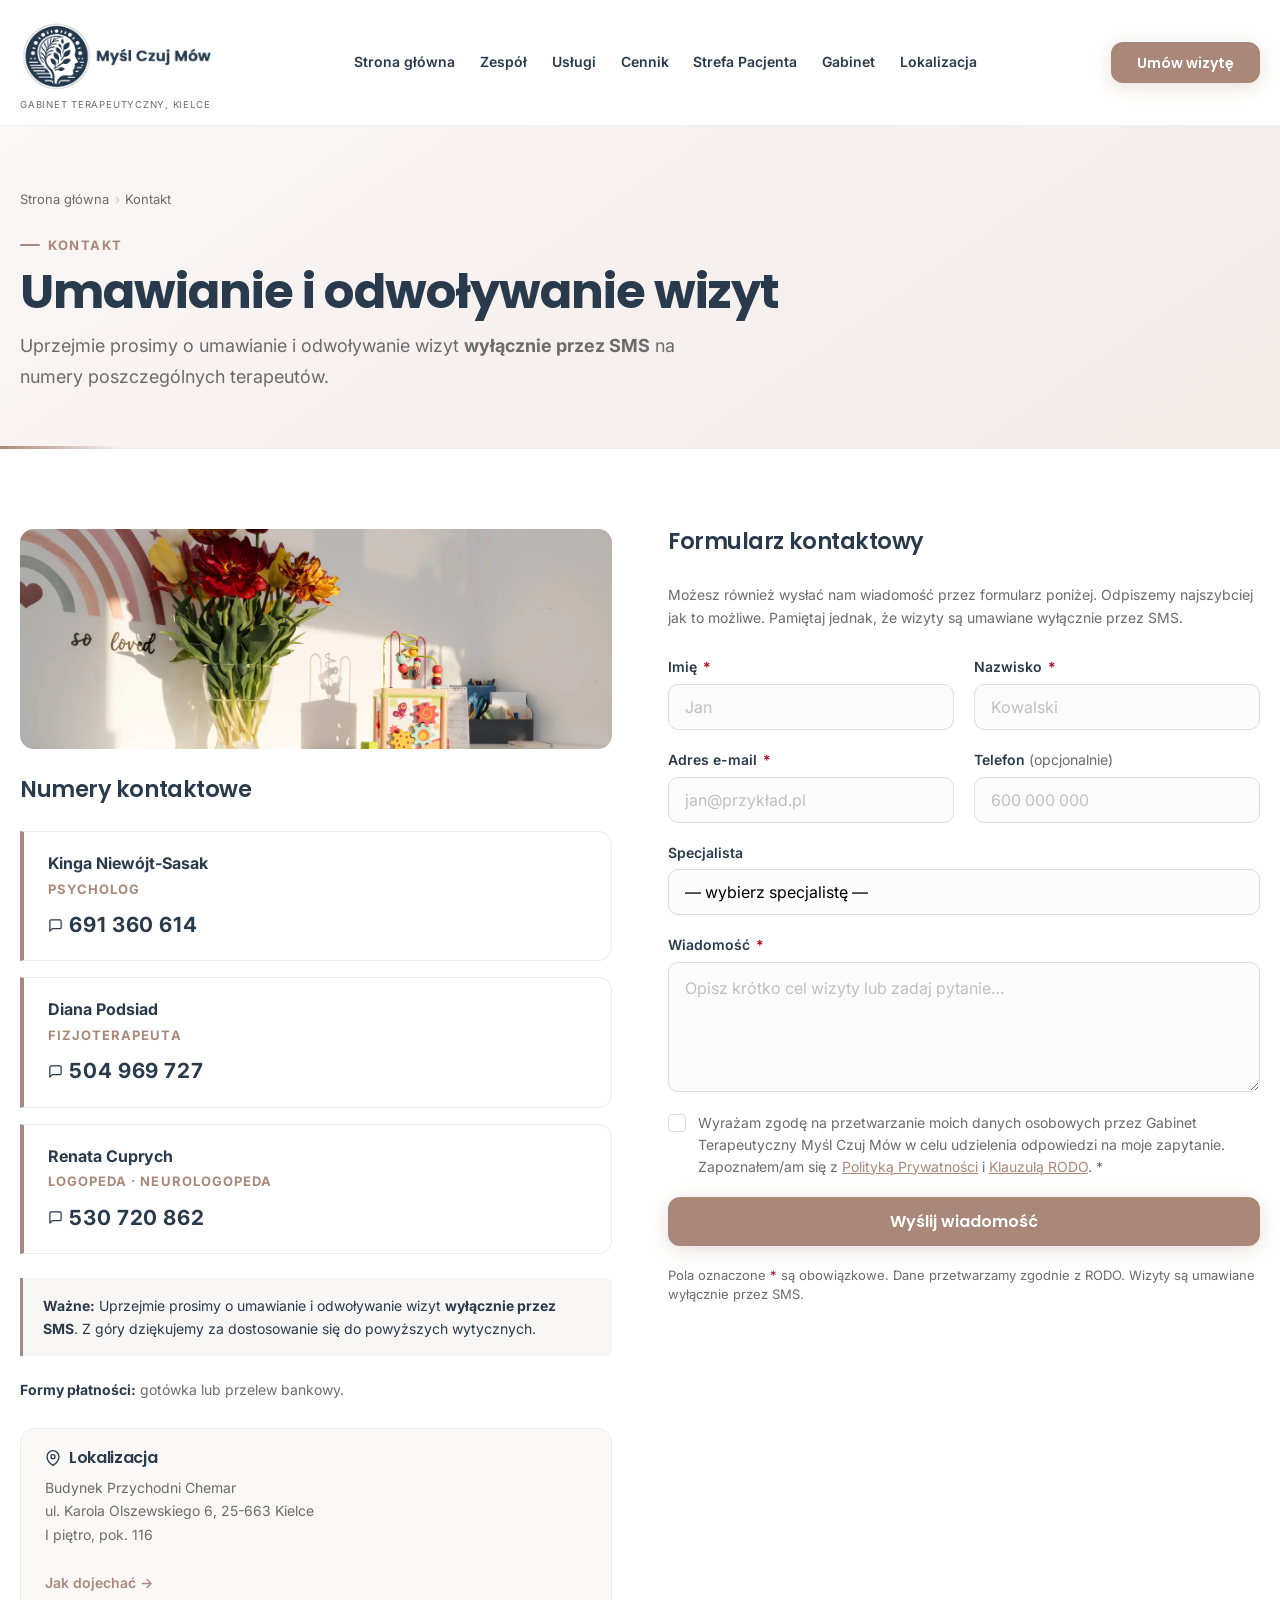
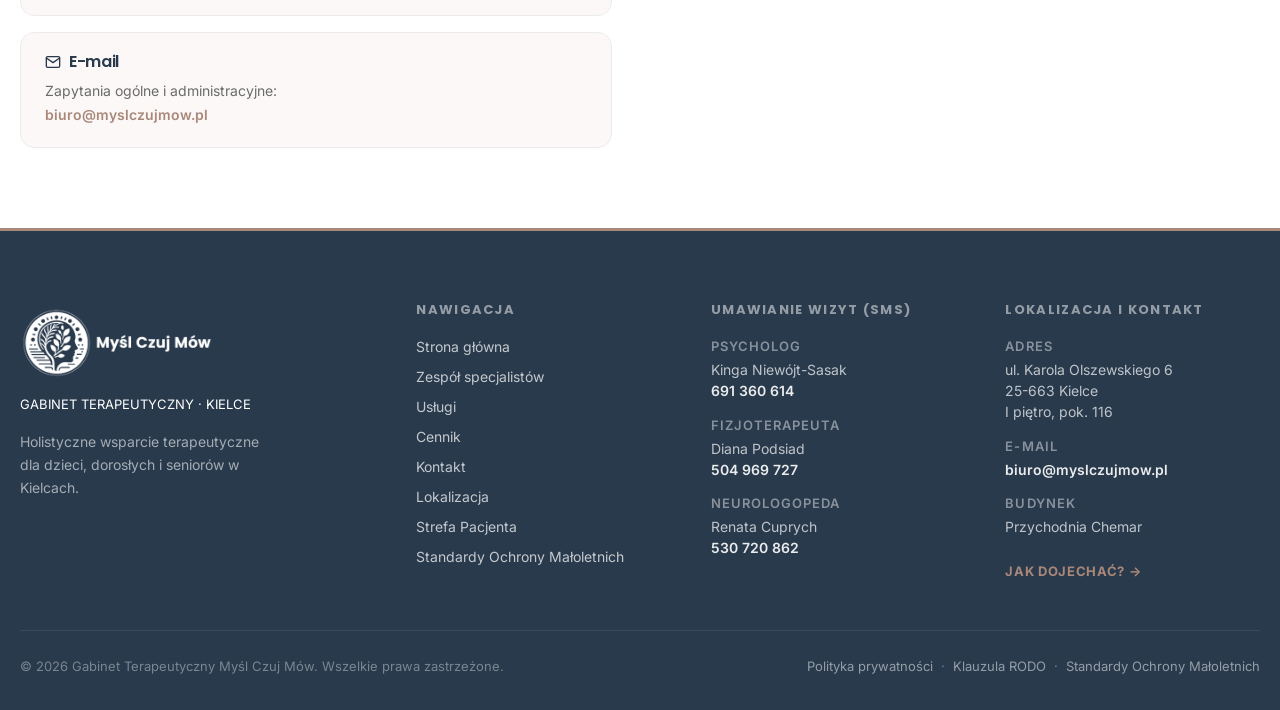
==== commit 9822defb: "zdjecia na strone" ====
--- a/pages/contact.html
+++ b/pages/contact.html
@@ -7,9 +7,9 @@
   <meta name="description" content="Kontakt z Gabinetem Terapeutycznym Myśl Czuj Mów w Kielcach. Umawianie wizyt wyłącznie przez SMS. Numery telefonów do poszczególnych terapeutów." />
   <link rel="preconnect" href="https://fonts.gstatic.com" crossorigin />
   <link href="https://fonts.googleapis.com/css2?family=Poppins:wght@500;600;700&family=Inter:wght@300;400;600&display=swap" rel="stylesheet" />
-  <link rel="stylesheet" href="/css/variables.css" />
-  <link rel="stylesheet" href="/css/style.css" />
-  <link rel="stylesheet" href="/css/utilities.css" />
+  <link rel="stylesheet" href="../css/variables.css" />
+  <link rel="stylesheet" href="../css/style.css" />
+  <link rel="stylesheet" href="../css/utilities.css" />
 </head>
 <body>
   <div id="site-header-placeholder"></div>
@@ -20,7 +20,7 @@
     <div class="page-hero">
       <div class="container">
         <nav class="page-hero__breadcrumbs" aria-label="Ścieżka nawigacji">
-          <a href="/index.html">Strona główna</a>
+          <a href="../index.html">Strona główna</a>
           <span class="sep">›</span>
           <span aria-current="page">Kontakt</span>
         </nav>
@@ -39,6 +39,7 @@
 
           <!-- SMS contact info -->
           <div class="reveal">
+            <img src="../images/gabinet/gabinet68.webp" alt="Biurko terapeuty z kwiatami w gabinecie Myśl Czuj Mów" style="width:100%; height:220px; object-fit:cover; object-position:center 30%; border-radius:var(--radius-lg); display:block; margin-bottom:1.75rem;" />
             <h2 class="contact-section-title" id="contact-heading">Numery kontaktowe</h2>
             <div class="contact-people">
 
@@ -88,7 +89,7 @@
                 Budynek Przychodni Chemar<br>
                 ul. Karola Olszewskiego 6, 25-663 Kielce<br>
                 I piętro, pok. 116<br><br>
-                <a href="/pages/location.html" style="color:var(--accent); font-weight:600;">Jak dojechać →</a>
+                <a href="location.html" style="color:var(--accent); font-weight:600;">Jak dojechać →</a>
               </p>
             </div>
 
@@ -161,7 +162,7 @@
                 <label class="checkbox-wrap">
                   <input type="checkbox" name="rodo" required />
                   <span class="checkbox-label">
-                    Wyrażam zgodę na przetwarzanie moich danych osobowych przez Gabinet Terapeutyczny Myśl Czuj Mów w celu udzielenia odpowiedzi na moje zapytanie. Zapoznałem/am się z <a href="/pages/privacy-policy.html">Polityką Prywatności</a> i <a href="/pages/rodo-clause.html">Klauzulą RODO</a>. <span class="required">*</span>
+                    Wyrażam zgodę na przetwarzanie moich danych osobowych przez Gabinet Terapeutyczny Myśl Czuj Mów w celu udzielenia odpowiedzi na moje zapytanie. Zapoznałem/am się z <a href="privacy-policy.html">Polityką Prywatności</a> i <a href="rodo-clause.html">Klauzulą RODO</a>. <span class="required">*</span>
                   </span>
                 </label>
               </div>
@@ -182,10 +183,10 @@
   </main>
 
   <div id="site-footer-placeholder"></div>
-  <script defer src="/js/include-partials.js"></script>
-  <script defer src="/js/utils.js"></script>
-  <script defer src="/js/app.js"></script>
-  <script defer src="/js/ui.js"></script>
-  <script defer src="/js/forms.js"></script>
+  <script defer src="../js/include-partials.js"></script>
+  <script defer src="../js/utils.js"></script>
+  <script defer src="../js/app.js"></script>
+  <script defer src="../js/ui.js"></script>
+  <script defer src="../js/forms.js"></script>
 </body>
 </html>
--- a/css/variables.css
+++ b/css/variables.css
@@ -1,5 +1,5 @@
 /* css/variables.css
-   Semantic design tokens for "Gabinet Terapeutyczny Myśl czuj mów"
+  "Gabinet Terapeutyczny Myśl czuj mów"
 */
 
 /* --- Core brand colors --- */
--- a/css/style.css
+++ b/css/style.css
@@ -98,9 +98,7 @@
 
 /* ── HEADER ─────────────────────────────────────────────────── */
 /*
-  STICKY NOTE: position:sticky on .site-header alone doesn't work because
-  its injected parent (#site-header-placeholder) is exactly the same height —
-  no scroll room. The fix is to make the placeholder itself sticky.
+  STICKY
 */
 #site-header-placeholder {
   position: sticky;
@@ -1291,7 +1289,7 @@
 /* ── BACK TO TOP ──────────────────────────────────────────────── */
 .back-to-top {
   position: fixed;
-  bottom: 1.75rem;
+  bottom: 8rem;
   right: 1.75rem;
   width: 46px;
   height: 46px;
@@ -1339,29 +1337,34 @@
   .patient-links { grid-template-columns: 1fr 1fr; }
 }
 
+/* ── TABLET (768px–1023px) ────────────────────────────────── */
 @media (min-width: 768px) {
   .main-nav { display: flex; }
   .hamburger { display: none; }
   .brand__sub { display: block; }
 
+  .hero__inner { grid-template-columns: 1fr 340px; gap: 2.5rem; }
+  .cards-grid { grid-template-columns: repeat(2, 1fr); }
+  .team-grid { grid-template-columns: repeat(2, 1fr); }
+  .contact-grid { grid-template-columns: 1fr 1fr; }
+  .location-grid { grid-template-columns: 1fr 1fr; }
+
+  .team-profile__grid { grid-template-columns: 240px 1fr; gap: 2.5rem; }
+  .team-profile__grid--reverse { grid-template-columns: 1fr 240px; }
+  .team-profile__grid--reverse .team-profile__photo-col { order: 2; }
+  .team-profile__grid--reverse .team-profile__content { order: 1; }
+
+  .footer-grid { grid-template-columns: 1fr 1fr; }
+  .footer-bottom { flex-direction: row; justify-content: space-between; text-align: left; }
+}
+
+/* ── DESKTOP (1024px+) ────────────────────────────────────── */
+@media (min-width: 1024px) {
   .hero__inner { grid-template-columns: 1fr 480px; gap: 4rem; }
   .cards-grid { grid-template-columns: repeat(3, 1fr); }
   .team-grid { grid-template-columns: repeat(3, 1fr); }
-  .contact-grid { grid-template-columns: 1fr 1fr; }
-  .location-grid { grid-template-columns: 1fr 1fr; }
-
-  .team-profile__grid { grid-template-columns: 280px 1fr; gap: 3rem; }
-  .team-profile__grid--reverse { grid-template-columns: 1fr 280px; }
-  .team-profile__grid--reverse .team-profile__photo-col { order: 2; }
-  .team-profile__grid--reverse .team-profile__content { order: 1; }
-
   .footer-grid { grid-template-columns: 1.4fr 1fr 1fr 1fr; }
-  .footer-bottom { flex-direction: row; justify-content: space-between; text-align: left; }
-}
-
-@media (min-width: 1024px) {
-  .hero__inner { grid-template-columns: 1fr 520px; }
-  .team-profile__grid { grid-template-columns: 320px 1fr; }
+  .team-profile__grid { grid-template-columns: 320px 1fr; gap: 3rem; }
   .team-profile__grid--reverse { grid-template-columns: 1fr 320px; }
 }
 
@@ -1373,8 +1376,7 @@
 }
 
 /* ============================================================
-   DESIGN POLISH & REFINEMENTS
-   Layered overrides that give the site more character
+   DESIGN REFINEMENTS
    ============================================================ */
 
 /* ── Logo image in header ── */
@@ -1574,7 +1576,7 @@
   box-shadow: 0 8px 32px rgba(41, 58, 76, 0.08);
 }
 
-/* ── Forms: slightly warmer input background ── */
+/* ── Forms── */
 .input, .select, .textarea {
   background: #fdfcfc;
   border-radius: 10px;
@@ -1653,8 +1655,7 @@
 
 
 /* ============================================================
-   SERVICES PAGE — complete visual redesign
-   New component classes: svc-* (no conflicts with existing)
+   SERVICES PAGE
    ============================================================ */
 
 /* ── Section shell ── */
@@ -1670,7 +1671,7 @@
 .svc-section--fizjo { background: #fff; }
 
 /* Subtle top border accent per specialty */
-.svc-section--psych { border-top: 3px solid #ccdde8; }
+.svc-section--psych { border-top: 0px solid #ccdde8; }
 .svc-section--logo  { border-top: 3px solid #c8dac9; }
 .svc-section--fizjo { border-top: 3px solid var(--accent-200); }
 
@@ -1695,7 +1696,7 @@
   .svc-layout--reverse .svc-content { order: 1; }
 }
 
-/* ── Aside (specialist sidebar) ── */
+/* ── Aside ── */
 .svc-aside {
   display: flex;
   flex-direction: column;
@@ -1813,7 +1814,7 @@
   opacity: 0.7;
 }
 
-/* Service list — clean rows with left check */
+/* Service list */
 .svc-list {
   list-style: none;
   margin: 0;
@@ -1876,7 +1877,7 @@
   border-color: var(--accent);
 }
 
-/* Callout block (e.g. cranio-sacral explanation) */
+/* Callout block */
 .svc-callout {
   padding: 1.5rem 1.75rem;
   background: linear-gradient(135deg, var(--surface) 0%, #fdf4f1 100%);
@@ -1901,8 +1902,7 @@
 }
 
 /* ============================================================
-   HOMEPAGE EXPANSIONS — about pillars, audience cards,
-   features strip icons, team spec badge
+   HOMEPAGE EXPANSIONS
    ============================================================ */
 
 /* ── Features strip: icon alignment ── */
@@ -1913,7 +1913,7 @@
 }
 .features-strip__item svg {
   flex-shrink: 0;
-  opacity: 0.8;
+  opacity: 0.85;
 }
 
 /* ── Service card: svg icon (replaces emoji div) ── */
@@ -1922,6 +1922,11 @@
   align-items: center;
   justify-content: center;
 }
+/* Enforce icon size via CSS so HTML attributes are just fallback */
+.service-card__icon svg  { width: 44px; height: 44px; }
+.svc-icon svg            { width: 36px; height: 36px; }
+.audience-card__icon svg { width: 34px; height: 34px; }
+.team-card__spec-icon svg { width: 22px; height: 22px; }
 
 /* ── About section: 2-col grid ── */
 .about-grid {
@@ -1992,7 +1997,7 @@
   line-height: 1.55;
 }
 
-/* ── Audience cards (Dla kogo?) ── */
+/* ── Audience cards ── */
 .audience-grid {
   display: grid;
   grid-template-columns: 1fr;
@@ -2068,24 +2073,24 @@
   color: var(--accent-600);
 }
 
-/* ── Team card: small specialty icon badge ── */
+/* ── Team card ── */
 .team-card__spec-icon {
   display: inline-flex;
   align-items: center;
   justify-content: center;
-  width: 28px;
-  height: 28px;
-  border-radius: 8px;
+  width: 46px;
+  height: 46px;
+  border-radius: 12px;
   background: var(--accent-200);
   color: var(--accent-600);
-  margin-bottom: 0.4rem;
+  margin-bottom: 0.6rem;
 }
 
 /* ============================================================
-   SERVICES PAGE — svc-list & svc-tags refinement
+   SERVICES PAGE refinement
    ============================================================ */
 
-/* ── Zakres usług: upgraded list rows ── */
+/* ── Zakres usług ── */
 .svc-list {
   gap: 0;
   border: 1px solid var(--neutral-200);
@@ -2109,7 +2114,7 @@
 
 .svc-list li:hover { background: var(--surface); }
 
-/* Replace complex data-URI checkmark with a clean accent dash */
+/* Clean accent dash */
 .svc-list li::before {
   content: '';
   width: 3px;
@@ -2119,7 +2124,6 @@
   background: none;
   border: none;
   background-image: none;
-  /* Use a clean left accent line instead */
   width: 2px;
   min-width: 2px;
   height: 100%;
@@ -2156,7 +2160,7 @@
 
 /* ── svc-block title: more weight ── */
 .svc-block__title {
-  font-size: 0.7rem;
+  font-size: 0.9rem;
   letter-spacing: 0.14em;
   opacity: 1;
   color: var(--accent-600);
@@ -2166,8 +2170,7 @@
 }
 
 /* ============================================================
-   MOBILE RESPONSIVE POLISH
-   Four targeted fixes: header, footer, card icons, features strip
+   MOBILE RESPONSIVE
    ============================================================ */
 
 /* ── 1. Header: shrink logo, hide redundant CTA, ensure breathing room ── */
@@ -2276,8 +2279,7 @@
   }
 }
 
-/* Footer: 2-column micro-grid on mid-size phones (480–767px)
-   Brand spans full width; the 3 content cols fill 2+1 rows naturally */
+/* Footer: 2-column micro-grid on mid-size phones */
 @media (min-width: 480px) and (max-width: 767px) {
   .footer-grid {
     grid-template-columns: 1fr 1fr;
@@ -2320,3 +2322,287 @@
   opacity: 0.75;
   color: var(--brand-beige);
 }
+
+/* ============================================================
+   FAQ SECTION
+   ============================================================ */
+
+.faq-section { background: var(--surface); }
+
+/* Single column list */
+.faq-grid {
+  display: block;
+}
+
+.faq-col {
+  display: contents;
+}
+
+/* Individual item */
+.faq-item {
+  border-bottom: 1px solid var(--neutral-200);
+}
+
+.faq-item:first-child {
+  border-top: 1px solid var(--neutral-200);
+}
+
+/* Second column's first item already has a border-bottom from the item above it */
+.faq-col + .faq-col .faq-item:first-child {
+  border-top: none;
+}
+
+/* Question button */
+.faq-question {
+  width: 100%;
+  display: flex;
+  align-items: center;
+  justify-content: space-between;
+  gap: 1rem;
+  padding: 1.25rem 0;
+  background: none;
+  border: none;
+  cursor: pointer;
+  font-family: var(--font-heading);
+  font-size: 1rem;
+  font-weight: 600;
+  color: var(--brand-navy);
+  text-align: left;
+  line-height: 1.4;
+  transition: color var(--transition-fast) ease;
+}
+
+.faq-question:hover {
+  color: var(--accent);
+}
+
+.faq-question[aria-expanded="true"] {
+  color: var(--accent);
+}
+
+/* Chevron icon */
+.faq-chevron {
+  flex-shrink: 0;
+  color: var(--muted);
+  transition: transform 0.3s ease, color 0.2s ease;
+}
+
+.faq-question[aria-expanded="true"] .faq-chevron {
+  transform: rotate(180deg);
+  color: var(--accent);
+}
+
+/* Answer panel — collapsed by default, animated open */
+.faq-answer {
+  overflow: hidden;
+  max-height: 0;
+  transition: max-height 0.35s ease, padding 0.25s ease;
+}
+
+.faq-answer.open {
+  max-height: 600px; /* large enough for any answer */
+}
+
+.faq-answer p,
+.faq-answer ul {
+  padding-bottom: 1.25rem;
+  font-size: var(--fs-sm);
+  color: var(--muted);
+  line-height: 1.75;
+}
+
+.faq-answer p + p {
+  padding-top: 0;
+  margin-top: -0.5rem;
+}
+
+.faq-answer ul {
+  padding-left: 1.25rem;
+  list-style: disc;
+}
+
+.faq-answer ul li {
+  margin-bottom: 0.35rem;
+}
+
+.faq-answer a {
+  color: var(--accent);
+  font-weight: 600;
+}
+
+.faq-answer a:hover {
+  color: var(--accent-600);
+}
+
+/* ============================================================
+   GALLERY PAGE
+   ============================================================ */
+
+.gabinet-intro {
+  max-width: 720px;
+  margin: 0 auto 3rem;
+  text-align: center;
+  font-size: var(--fs-lg);
+  color: var(--muted);
+  line-height: 1.8;
+}
+
+/* Justified grid — rows of equal height filling full width (Google Photos style).
+   JS in gallery.js sets flex-basis and height per item once images load. */
+.gallery {
+  display: flex;
+  flex-wrap: wrap;
+  gap: 6px;
+}
+
+/* Fallback before JS runs: images stack naturally */
+.gallery-item {
+  border-radius: var(--radius-lg);
+  overflow: hidden;
+  cursor: pointer;
+  position: relative;
+  border: 1px solid var(--neutral-200);
+  flex-grow: 1; /* stretch to fill row until JS takes over */
+}
+
+.gallery-item img {
+  width: 100%;
+  height: 100%;
+  object-fit: cover;
+  display: block;
+  transition: transform 0.4s cubic-bezier(0.16, 1, 0.3, 1);
+}
+
+.gallery-item::after {
+  content: '';
+  position: absolute;
+  inset: 0;
+  background: rgba(41, 58, 76, 0);
+  transition: background 0.3s ease;
+  pointer-events: none;
+}
+
+.gallery-item:hover {
+  box-shadow: 0 12px 36px rgba(41, 58, 76, 0.14);
+}
+
+.gallery-item:hover img {
+  transform: scale(1.03);
+}
+
+.gallery-item:hover::after {
+  background: rgba(41, 58, 76, 0.06);
+}
+
+.gallery-item:focus-visible {
+  outline: 3px solid var(--accent);
+  outline-offset: 2px;
+}
+
+/* ── Lightbox ─────────────────────────────────────────────── */
+.lightbox {
+  position: fixed;
+  inset: 0;
+  z-index: 9000;
+  display: flex;
+  align-items: center;
+  justify-content: center;
+}
+
+.lightbox[hidden] { display: none; }
+
+.lightbox__backdrop {
+  position: absolute;
+  inset: 0;
+  background: rgba(12, 20, 30, 0.94);
+  backdrop-filter: blur(10px);
+  -webkit-backdrop-filter: blur(10px);
+}
+
+.lightbox__stage {
+  position: relative;
+  z-index: 1;
+  max-width: calc(100vw - 5rem);
+  max-height: calc(100vh - 7rem);
+  display: flex;
+  align-items: center;
+  justify-content: center;
+}
+
+.lightbox__img {
+  max-width: 100%;
+  max-height: calc(100vh - 7rem);
+  width: auto;
+  height: auto;
+  border-radius: var(--radius-lg);
+  box-shadow: 0 32px 80px rgba(0, 0, 0, 0.55);
+  display: block;
+  object-fit: contain;
+}
+
+.lightbox__close {
+  position: fixed;
+  top: 1.25rem;
+  right: 1.25rem;
+  z-index: 2;
+  width: 44px;
+  height: 44px;
+  border-radius: 50%;
+  background: rgba(255, 255, 255, 0.12);
+  color: #fff;
+  border: 1px solid rgba(255, 255, 255, 0.22);
+  font-size: 1rem;
+  cursor: pointer;
+  display: flex;
+  align-items: center;
+  justify-content: center;
+  transition: background var(--transition-fast) ease;
+  backdrop-filter: blur(4px);
+}
+
+.lightbox__close:hover { background: rgba(255, 255, 255, 0.24); }
+
+.lightbox__arrow {
+  position: fixed;
+  top: 50%;
+  transform: translateY(-50%);
+  z-index: 2;
+  width: 52px;
+  height: 52px;
+  border-radius: 50%;
+  background: rgba(255, 255, 255, 0.12);
+  color: #fff;
+  border: 1px solid rgba(255, 255, 255, 0.22);
+  font-size: 2rem;
+  line-height: 1;
+  cursor: pointer;
+  display: flex;
+  align-items: center;
+  justify-content: center;
+  transition: background var(--transition-fast) ease,
+              transform var(--transition-fast) ease;
+  backdrop-filter: blur(4px);
+}
+
+.lightbox__arrow--prev { left: 1rem; }
+.lightbox__arrow--next { right: 1rem; }
+
+.lightbox__arrow:hover { background: rgba(255, 255, 255, 0.24); }
+.lightbox__arrow--prev:hover { transform: translateY(-50%) translateX(-2px); }
+.lightbox__arrow--next:hover { transform: translateY(-50%) translateX(2px); }
+
+.lightbox__counter {
+  position: fixed;
+  bottom: 1.5rem;
+  left: 50%;
+  transform: translateX(-50%);
+  z-index: 2;
+  font-size: var(--fs-xs);
+  color: rgba(255, 255, 255, 0.55);
+  letter-spacing: 0.08em;
+  background: rgba(0, 0, 0, 0.3);
+  padding: 0.3rem 0.9rem;
+  border-radius: 9999px;
+  margin: 0;
+  white-space: nowrap;
+}
--- a/css/utilities.css
+++ b/css/utilities.css
@@ -8,7 +8,7 @@
 .text-left   { text-align: left; }
 .text-right  { text-align: right; }
 
-/* Text colour */
+/* Text color */
 .text-navy   { color: var(--brand-navy) !important; }
 .text-accent { color: var(--accent) !important; }
 .text-muted  { color: var(--muted) !important; }
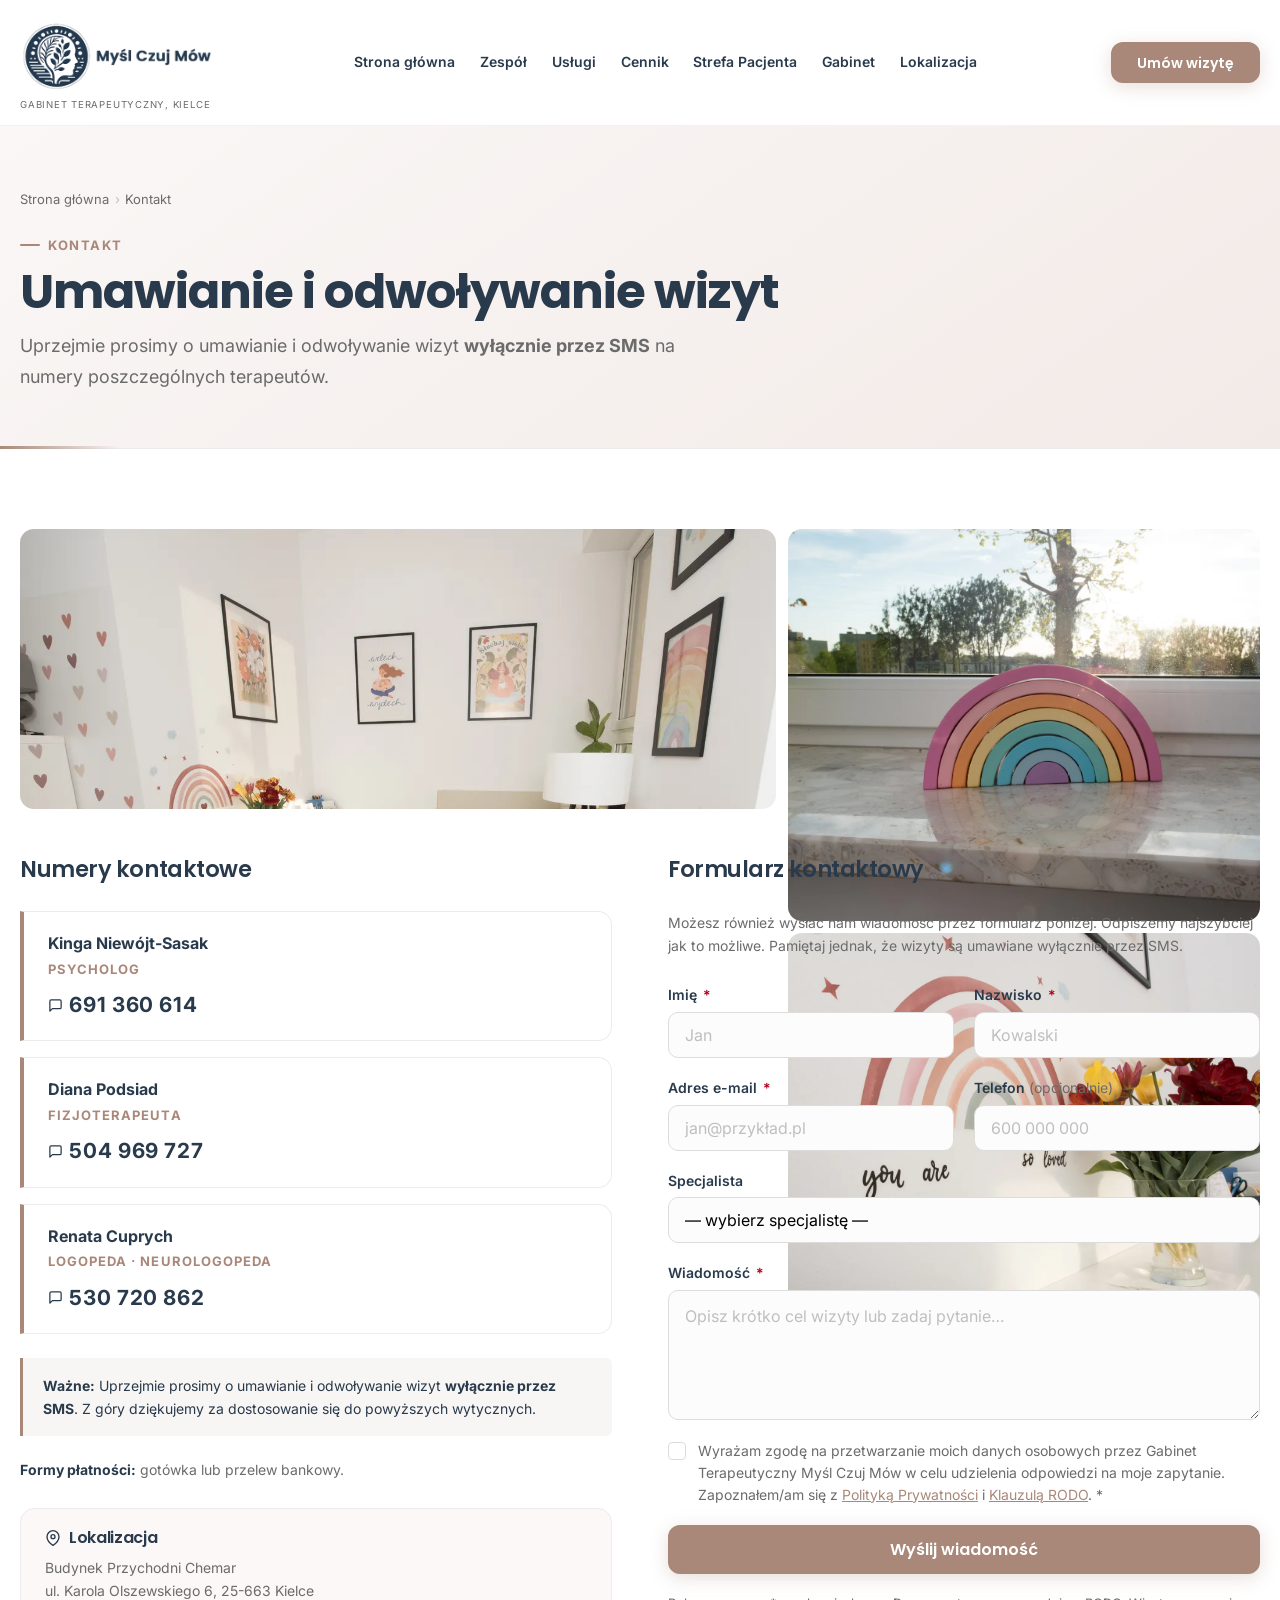
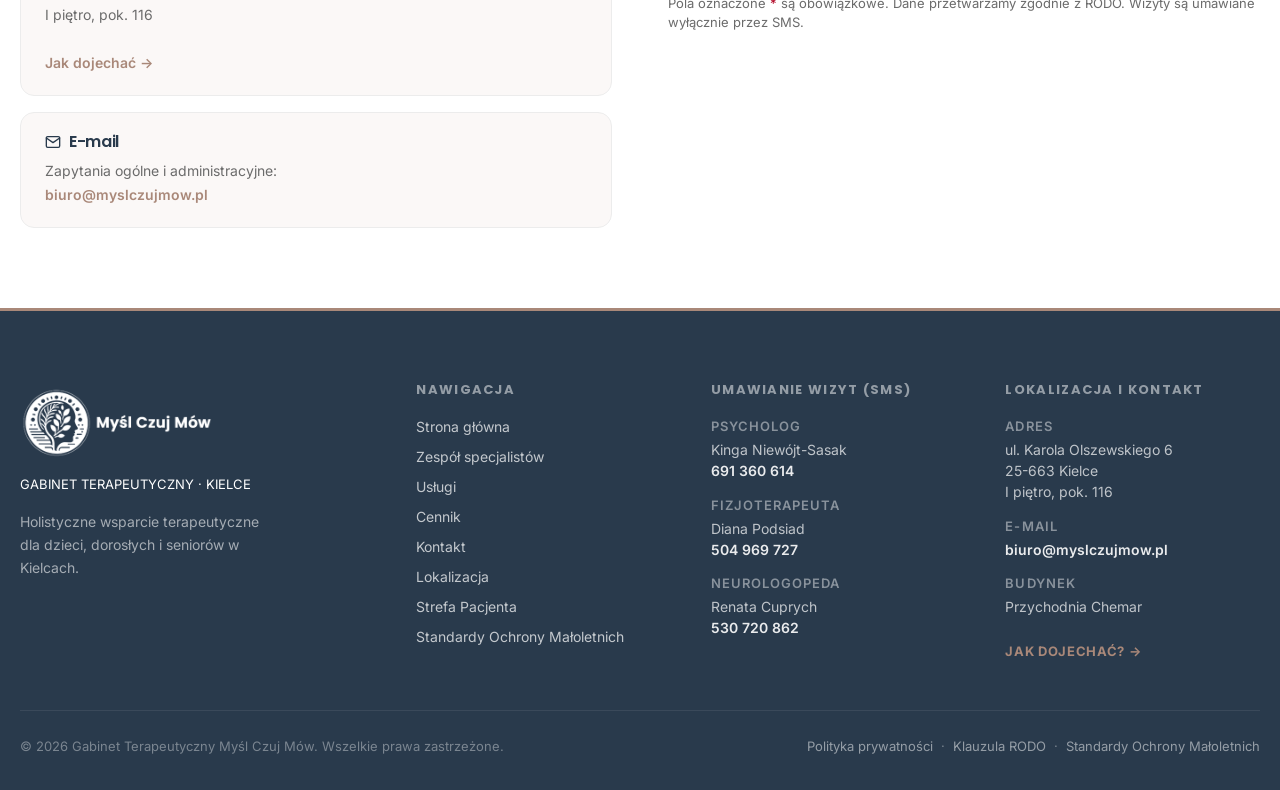
==== commit c4271f8d: "fix dla lightbox i zdjecia" ====
--- a/pages/contact.html
+++ b/pages/contact.html
@@ -35,11 +35,31 @@
     <!-- Contact section -->
     <section class="section" id="book" aria-labelledby="contact-heading">
       <div class="container">
+
+        <!-- Photo strip -->
+        <div class="contact-photo-strip reveal">
+          <img
+            class="contact-photo-strip__main"
+            src="../images/gabinet/gabinet55.webp"
+            alt="Panoramiczny widok gabinetu terapeutycznego - biurko, fotele, naklejki tęczy i serduszka na ścianie"
+          />
+          <div class="contact-photo-strip__side">
+            <img
+              src="../images/gabinet/gabinet51.webp"
+              alt="Drewniana tęcza sensoryczna na parapecie w ciepłym słonecznym świetle"
+            />
+            <img
+              src="../images/gabinet/gabinet48.webp"
+              alt="Naklejka ścienna z tęczą i napisem you are so loved oraz kolorowe tulipany w wazonie"
+              style="object-position:center 30%;"
+            />
+          </div>
+        </div>
+
         <div class="contact-grid">
 
           <!-- SMS contact info -->
           <div class="reveal">
-            <img src="../images/gabinet/gabinet68.webp" alt="Biurko terapeuty z kwiatami w gabinecie Myśl Czuj Mów" style="width:100%; height:220px; object-fit:cover; object-position:center 30%; border-radius:var(--radius-lg); display:block; margin-bottom:1.75rem;" />
             <h2 class="contact-section-title" id="contact-heading">Numery kontaktowe</h2>
             <div class="contact-people">
 
--- a/css/style.css
+++ b/css/style.css
@@ -708,6 +708,52 @@
 }
 
 /* ── CONTACT ─────────────────────────────────────────────────── */
+.contact-photo-strip {
+  display: grid;
+  grid-template-columns: 1fr;
+  gap: 0.75rem;
+  margin-bottom: 3rem;
+}
+
+.location-photo-strip {
+  display: grid;
+  grid-template-columns: 1fr;
+  gap: 0.75rem;
+  margin-top: 3rem;
+}
+
+.location-photo-strip img {
+  width: 100%;
+  height: 220px;
+  object-fit: cover;
+  border-radius: var(--radius-lg);
+  display: block;
+}
+
+.contact-photo-strip__main {
+  width: 100%;
+  height: 220px;
+  object-fit: cover;
+  object-position: center top;
+  border-radius: var(--radius-lg);
+  display: block;
+}
+
+.contact-photo-strip__side {
+  display: flex;
+  flex-direction: column;
+  gap: 0.75rem;
+}
+
+.contact-photo-strip__side img {
+  width: 100%;
+  flex: 1;
+  height: 104px;
+  object-fit: cover;
+  border-radius: var(--radius-lg);
+  display: block;
+}
+
 .contact-grid {
   display: grid;
   grid-template-columns: 1fr;
@@ -1347,6 +1393,12 @@
   .cards-grid { grid-template-columns: repeat(2, 1fr); }
   .team-grid { grid-template-columns: repeat(2, 1fr); }
   .contact-grid { grid-template-columns: 1fr 1fr; }
+  .contact-photo-strip { grid-template-columns: 1.6fr 1fr; }
+  .contact-photo-strip__main { height: 280px; }
+  .contact-photo-strip__side { height: 280px; }
+  .contact-photo-strip__side img { height: auto; }
+  .location-photo-strip { grid-template-columns: repeat(3, 1fr); }
+  .location-photo-strip img { height: 260px; }
   .location-grid { grid-template-columns: 1fr 1fr; }
 
   .team-profile__grid { grid-template-columns: 240px 1fr; gap: 2.5rem; }
@@ -2522,16 +2574,18 @@
 .lightbox__stage {
   position: relative;
   z-index: 1;
-  max-width: calc(100vw - 5rem);
-  max-height: calc(100vh - 7rem);
+  width: calc(100vw - 5rem);
+  height: calc(100vh - 7rem);
+  max-width: 100%;
   display: flex;
   align-items: center;
   justify-content: center;
+  overflow: hidden;
 }
 
 .lightbox__img {
   max-width: 100%;
-  max-height: calc(100vh - 7rem);
+  max-height: 100%;
   width: auto;
   height: auto;
   border-radius: var(--radius-lg);
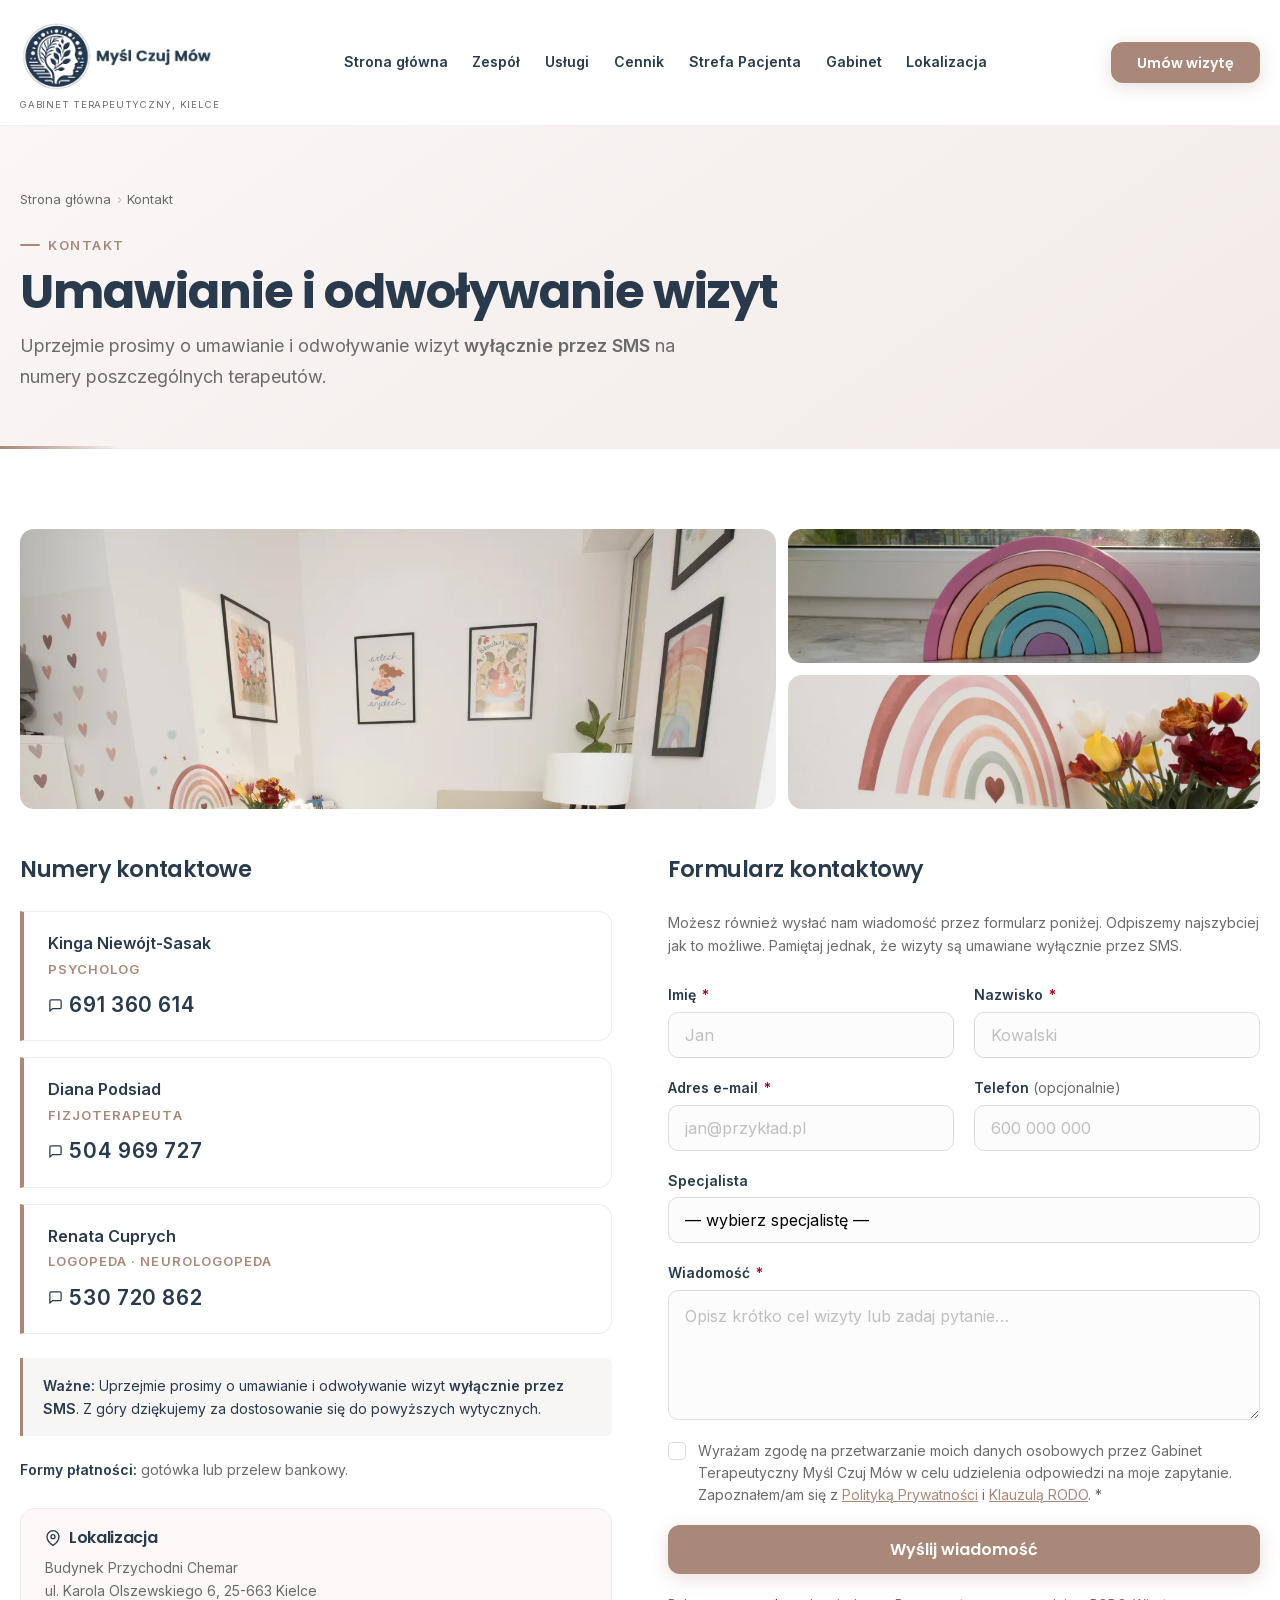
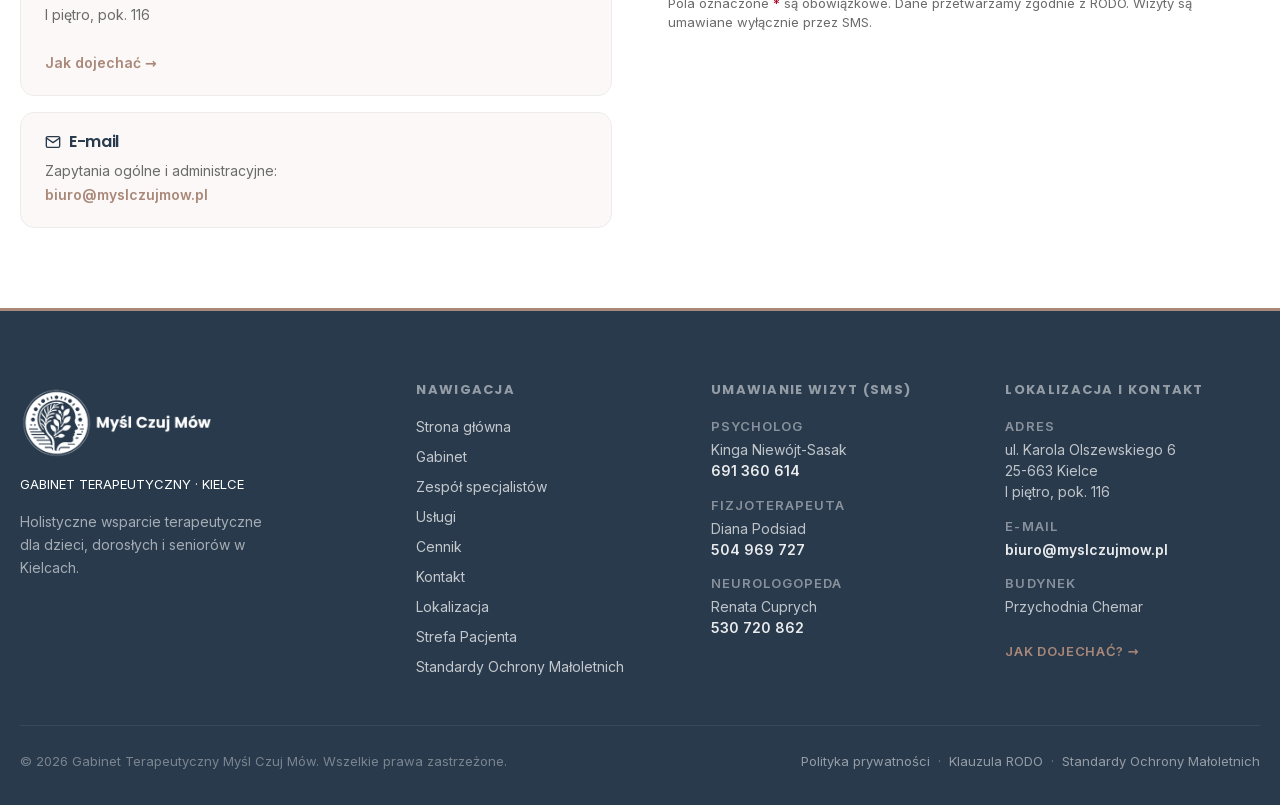
==== commit 1e6bbb1c: "self-hosted fonts" ====
--- a/pages/contact.html
+++ b/pages/contact.html
@@ -5,8 +5,8 @@
   <meta name="viewport" content="width=device-width, initial-scale=1" />
   <title>Kontakt — Gabinet Myśl Czuj Mów</title>
   <meta name="description" content="Kontakt z Gabinetem Terapeutycznym Myśl Czuj Mów w Kielcach. Umawianie wizyt wyłącznie przez SMS. Numery telefonów do poszczególnych terapeutów." />
-  <link rel="preconnect" href="https://fonts.gstatic.com" crossorigin />
-  <link href="https://fonts.googleapis.com/css2?family=Poppins:wght@500;600;700&family=Inter:wght@300;400;600&display=swap" rel="stylesheet" />
+
+  <link rel="stylesheet" href="../css/fonts.css" />
   <link rel="stylesheet" href="../css/variables.css" />
   <link rel="stylesheet" href="../css/style.css" />
   <link rel="stylesheet" href="../css/utilities.css" />
--- a/css/fonts.css
+++ b/css/fonts.css
@@ -0,0 +1,108 @@
+/* Inter — latin-ext (polskie znaki) */
+@font-face {
+  font-family: 'Inter';
+  font-style: normal;
+  font-weight: 300;
+  font-display: swap;
+  src: url('../css/fonts/inter-latin-ext.woff2') format('woff2');
+  unicode-range: U+0100-02BA, U+02BD-02C5, U+02C7-02CC, U+02CE-02D7, U+02DD-02FF, U+0304, U+0308, U+0329, U+1D00-1DBF, U+1E00-1E9F, U+1EF2-1EFF, U+2020, U+20A0-20AB, U+20AD-20C0, U+2113, U+2C60-2C7F, U+A720-A7FF;
+}
+@font-face {
+  font-family: 'Inter';
+  font-style: normal;
+  font-weight: 400;
+  font-display: swap;
+  src: url('../css/fonts/inter-latin-ext.woff2') format('woff2');
+  unicode-range: U+0100-02BA, U+02BD-02C5, U+02C7-02CC, U+02CE-02D7, U+02DD-02FF, U+0304, U+0308, U+0329, U+1D00-1DBF, U+1E00-1E9F, U+1EF2-1EFF, U+2020, U+20A0-20AB, U+20AD-20C0, U+2113, U+2C60-2C7F, U+A720-A7FF;
+}
+@font-face {
+  font-family: 'Inter';
+  font-style: normal;
+  font-weight: 600;
+  font-display: swap;
+  src: url('../css/fonts/inter-latin-ext.woff2') format('woff2');
+  unicode-range: U+0100-02BA, U+02BD-02C5, U+02C7-02CC, U+02CE-02D7, U+02DD-02FF, U+0304, U+0308, U+0329, U+1D00-1DBF, U+1E00-1E9F, U+1EF2-1EFF, U+2020, U+20A0-20AB, U+20AD-20C0, U+2113, U+2C60-2C7F, U+A720-A7FF;
+}
+
+/* Inter — latin */
+@font-face {
+  font-family: 'Inter';
+  font-style: normal;
+  font-weight: 300;
+  font-display: swap;
+  src: url('../css/fonts/inter-latin.woff2') format('woff2');
+  unicode-range: U+0000-00FF, U+0131, U+0152-0153, U+02BB-02BC, U+02C6, U+02DA, U+02DC, U+0304, U+0308, U+0329, U+2000-206F, U+20AC, U+2122, U+2191, U+2193, U+2212, U+2215, U+FEFF, U+FFFD;
+}
+@font-face {
+  font-family: 'Inter';
+  font-style: normal;
+  font-weight: 400;
+  font-display: swap;
+  src: url('../css/fonts/inter-latin.woff2') format('woff2');
+  unicode-range: U+0000-00FF, U+0131, U+0152-0153, U+02BB-02BC, U+02C6, U+02DA, U+02DC, U+0304, U+0308, U+0329, U+2000-206F, U+20AC, U+2122, U+2191, U+2193, U+2212, U+2215, U+FEFF, U+FFFD;
+}
+@font-face {
+  font-family: 'Inter';
+  font-style: normal;
+  font-weight: 600;
+  font-display: swap;
+  src: url('../css/fonts/inter-latin.woff2') format('woff2');
+  unicode-range: U+0000-00FF, U+0131, U+0152-0153, U+02BB-02BC, U+02C6, U+02DA, U+02DC, U+0304, U+0308, U+0329, U+2000-206F, U+20AC, U+2122, U+2191, U+2193, U+2212, U+2215, U+FEFF, U+FFFD;
+}
+
+/* Poppins 500 — latin-ext */
+@font-face {
+  font-family: 'Poppins';
+  font-style: normal;
+  font-weight: 500;
+  font-display: swap;
+  src: url('../css/fonts/poppins-500-latin-ext.woff2') format('woff2');
+  unicode-range: U+0100-02BA, U+02BD-02C5, U+02C7-02CC, U+02CE-02D7, U+02DD-02FF, U+0304, U+0308, U+0329, U+1D00-1DBF, U+1E00-1E9F, U+1EF2-1EFF, U+2020, U+20A0-20AB, U+20AD-20C0, U+2113, U+2C60-2C7F, U+A720-A7FF;
+}
+/* Poppins 500 — latin */
+@font-face {
+  font-family: 'Poppins';
+  font-style: normal;
+  font-weight: 500;
+  font-display: swap;
+  src: url('../css/fonts/poppins-500-latin.woff2') format('woff2');
+  unicode-range: U+0000-00FF, U+0131, U+0152-0153, U+02BB-02BC, U+02C6, U+02DA, U+02DC, U+0304, U+0308, U+0329, U+2000-206F, U+20AC, U+2122, U+2191, U+2193, U+2212, U+2215, U+FEFF, U+FFFD;
+}
+
+/* Poppins 600 — latin-ext */
+@font-face {
+  font-family: 'Poppins';
+  font-style: normal;
+  font-weight: 600;
+  font-display: swap;
+  src: url('../css/fonts/poppins-600-latin-ext.woff2') format('woff2');
+  unicode-range: U+0100-02BA, U+02BD-02C5, U+02C7-02CC, U+02CE-02D7, U+02DD-02FF, U+0304, U+0308, U+0329, U+1D00-1DBF, U+1E00-1E9F, U+1EF2-1EFF, U+2020, U+20A0-20AB, U+20AD-20C0, U+2113, U+2C60-2C7F, U+A720-A7FF;
+}
+/* Poppins 600 — latin */
+@font-face {
+  font-family: 'Poppins';
+  font-style: normal;
+  font-weight: 600;
+  font-display: swap;
+  src: url('../css/fonts/poppins-600-latin.woff2') format('woff2');
+  unicode-range: U+0000-00FF, U+0131, U+0152-0153, U+02BB-02BC, U+02C6, U+02DA, U+02DC, U+0304, U+0308, U+0329, U+2000-206F, U+20AC, U+2122, U+2191, U+2193, U+2212, U+2215, U+FEFF, U+FFFD;
+}
+
+/* Poppins 700 — latin-ext */
+@font-face {
+  font-family: 'Poppins';
+  font-style: normal;
+  font-weight: 700;
+  font-display: swap;
+  src: url('../css/fonts/poppins-700-latin-ext.woff2') format('woff2');
+  unicode-range: U+0100-02BA, U+02BD-02C5, U+02C7-02CC, U+02CE-02D7, U+02DD-02FF, U+0304, U+0308, U+0329, U+1D00-1DBF, U+1E00-1E9F, U+1EF2-1EFF, U+2020, U+20A0-20AB, U+20AD-20C0, U+2113, U+2C60-2C7F, U+A720-A7FF;
+}
+/* Poppins 700 — latin */
+@font-face {
+  font-family: 'Poppins';
+  font-style: normal;
+  font-weight: 700;
+  font-display: swap;
+  src: url('../css/fonts/poppins-700-latin.woff2') format('woff2');
+  unicode-range: U+0000-00FF, U+0131, U+0152-0153, U+02BB-02BC, U+02C6, U+02DA, U+02DC, U+0304, U+0308, U+0329, U+2000-206F, U+20AC, U+2122, U+2191, U+2193, U+2212, U+2215, U+FEFF, U+FFFD;
+}
--- a/css/style.css
+++ b/css/style.css
@@ -717,14 +717,14 @@
 
 .location-photo-strip {
   display: grid;
-  grid-template-columns: 1fr;
+  grid-template-columns: repeat(3, 1fr);
   gap: 0.75rem;
-  margin-top: 3rem;
+  margin-top: 1rem;
 }
 
 .location-photo-strip img {
   width: 100%;
-  height: 220px;
+  height: 140px;
   object-fit: cover;
   border-radius: var(--radius-lg);
   display: block;
@@ -747,11 +747,11 @@
 
 .contact-photo-strip__side img {
   width: 100%;
-  flex: 1;
   height: 104px;
   object-fit: cover;
   border-radius: var(--radius-lg);
   display: block;
+  flex-shrink: 0;
 }
 
 .contact-grid {
@@ -1395,10 +1395,7 @@
   .contact-grid { grid-template-columns: 1fr 1fr; }
   .contact-photo-strip { grid-template-columns: 1.6fr 1fr; }
   .contact-photo-strip__main { height: 280px; }
-  .contact-photo-strip__side { height: 280px; }
-  .contact-photo-strip__side img { height: auto; }
-  .location-photo-strip { grid-template-columns: repeat(3, 1fr); }
-  .location-photo-strip img { height: 260px; }
+  .contact-photo-strip__side img { height: 134px; }
   .location-grid { grid-template-columns: 1fr 1fr; }
 
   .team-profile__grid { grid-template-columns: 240px 1fr; gap: 2.5rem; }
@@ -2551,21 +2548,30 @@
   outline-offset: 2px;
 }
 
-/* ── Lightbox ─────────────────────────────────────────────── */
-.lightbox {
+/* ── Lightbox — native <dialog> in top layer ─────────────── */
+dialog.lightbox {
+  /* Reset browser dialog defaults */
+  margin: 0;
+  padding: 0;
+  border: none;
+  background: transparent;
+  /* Cover the full viewport */
   position: fixed;
   inset: 0;
-  z-index: 9000;
+  width: 100%;
+  height: 100%;
+  max-width: 100%;
+  max-height: 100%;
+  overflow: hidden;
+}
+
+dialog.lightbox[open] {
   display: flex;
   align-items: center;
   justify-content: center;
 }
 
-.lightbox[hidden] { display: none; }
-
-.lightbox__backdrop {
-  position: absolute;
-  inset: 0;
+dialog.lightbox::backdrop {
   background: rgba(12, 20, 30, 0.94);
   backdrop-filter: blur(10px);
   -webkit-backdrop-filter: blur(10px);
@@ -2573,25 +2579,16 @@
 
 .lightbox__stage {
   position: relative;
-  z-index: 1;
-  width: calc(100vw - 5rem);
-  height: calc(100vh - 7rem);
-  max-width: 100%;
-  display: flex;
-  align-items: center;
-  justify-content: center;
-  overflow: hidden;
 }
 
 .lightbox__img {
-  max-width: 100%;
-  max-height: 100%;
+  display: block;
   width: auto;
   height: auto;
+  max-width: calc(100vw - 5rem);
+  max-height: calc(100vh - 7rem);
   border-radius: var(--radius-lg);
   box-shadow: 0 32px 80px rgba(0, 0, 0, 0.55);
-  display: block;
-  object-fit: contain;
 }
 
 .lightbox__close {
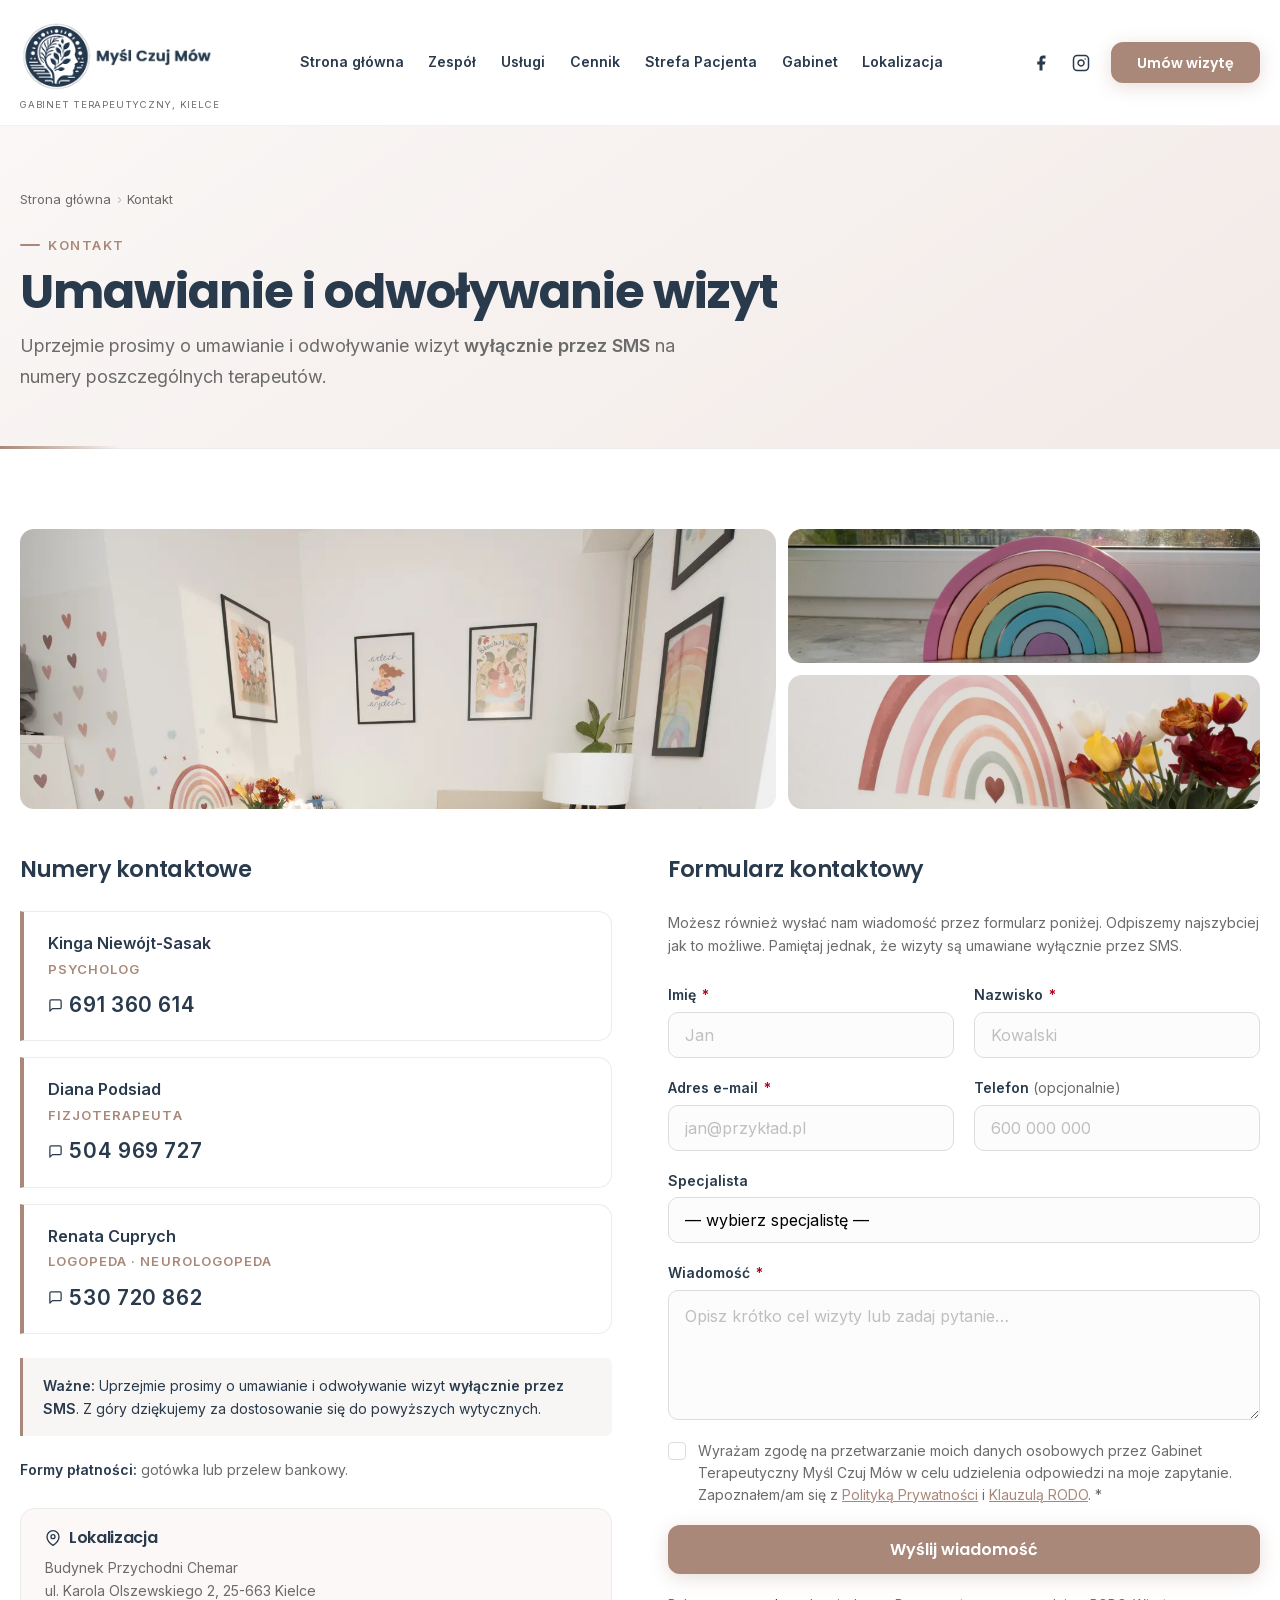
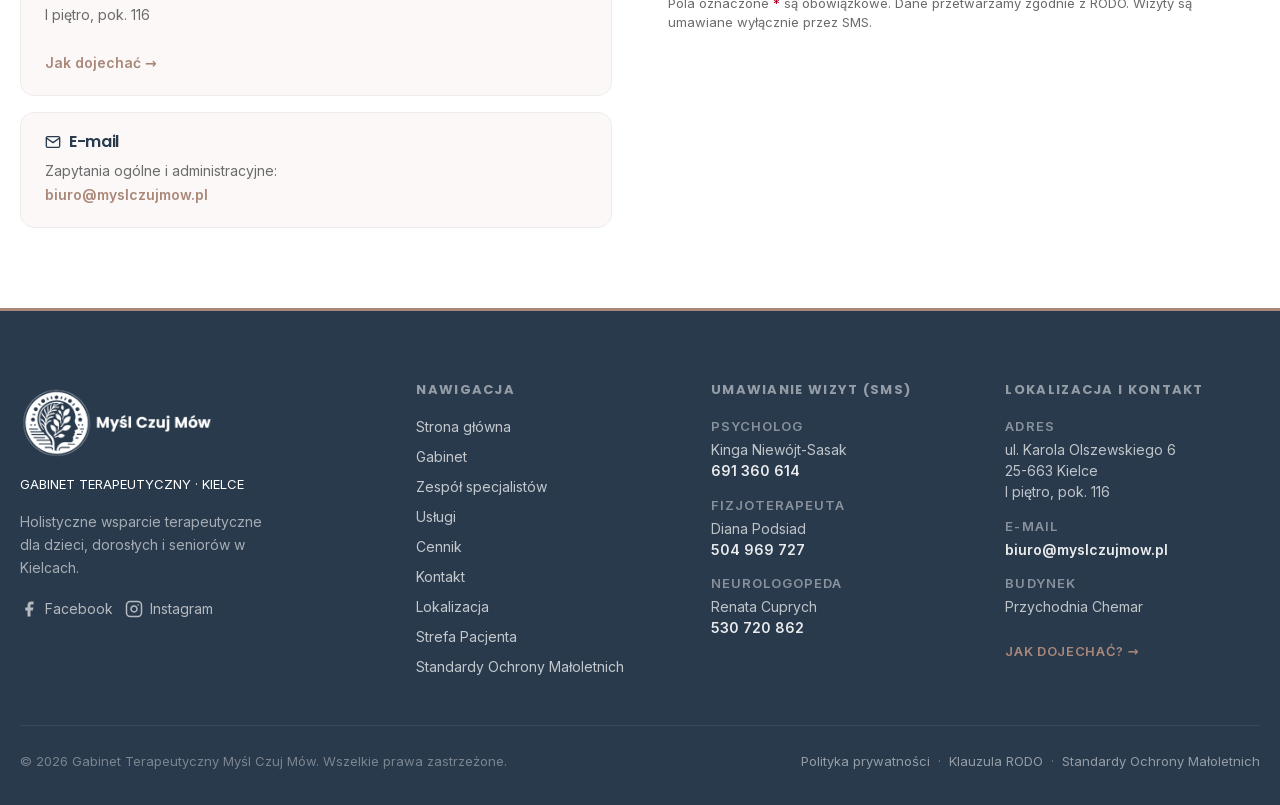
==== commit 23297133: "fixes, sitemap, htaccess" ====
--- a/pages/contact.html
+++ b/pages/contact.html
@@ -107,7 +107,7 @@
               </h3>
               <p style="font-size:var(--fs-sm); color:var(--muted); margin:0; line-height:1.7;">
                 Budynek Przychodni Chemar<br>
-                ul. Karola Olszewskiego 6, 25-663 Kielce<br>
+                ul. Karola Olszewskiego 2, 25-663 Kielce<br>
                 I piętro, pok. 116<br><br>
                 <a href="location.html" style="color:var(--accent); font-weight:600;">Jak dojechać →</a>
               </p>
--- a/css/style.css
+++ b/css/style.css
@@ -179,6 +179,30 @@
 /* Header actions */
 .header-actions { display: flex; align-items: center; gap: 0.75rem; }
 
+/* Header social icons */
+.header-social {
+  display: flex;
+  align-items: center;
+  gap: 0.25rem;
+}
+
+.header-social__link {
+  display: flex;
+  align-items: center;
+  justify-content: center;
+  width: 36px;
+  height: 36px;
+  border-radius: 50%;
+  color: var(--brand-navy);
+  transition: color 0.2s, background 0.2s;
+}
+
+.header-social__link:hover,
+.header-social__link:focus-visible {
+  color: var(--accent);
+  background: rgba(169, 136, 121, 0.1);
+}
+
 /* Hamburger */
 .hamburger {
   display: flex;
@@ -210,7 +234,7 @@
 /* Mobile drawer */
 .mobile-nav {
   position: fixed;
-  top: 69px;
+  top: 0;
   left: 0;
   right: 0;
   background: #fff;
@@ -1109,6 +1133,32 @@
   max-width: 260px;
 }
 
+/* Footer social links */
+.footer-social {
+  display: flex;
+  gap: 0.75rem;
+  margin-top: 1.25rem;
+}
+
+.footer-social__link {
+  display: flex;
+  align-items: center;
+  gap: 0.45rem;
+  font-size: var(--fs-sm);
+  color: rgba(255, 255, 255, 0.65);
+  text-decoration: none;
+  transition: color 0.2s;
+}
+
+.footer-social__link:hover,
+.footer-social__link:focus-visible {
+  color: #fff;
+}
+
+.footer-col {
+  min-width: 0;
+}
+
 .footer-col__title {
   font-family: var(--font-heading);
   font-weight: 700;
@@ -1125,6 +1175,7 @@
   font-size: var(--fs-sm);
   color: rgba(255, 255, 255, 0.72);
   transition: color var(--transition-fast) ease;
+  word-break: break-word;
 }
 
 .footer-links a:hover { color: var(--brand-beige); }
@@ -1385,8 +1436,6 @@
 
 /* ── TABLET (768px–1023px) ────────────────────────────────── */
 @media (min-width: 768px) {
-  .main-nav { display: flex; }
-  .hamburger { display: none; }
   .brand__sub { display: block; }
 
   .hero__inner { grid-template-columns: 1fr 340px; gap: 2.5rem; }
@@ -1405,6 +1454,12 @@
 
   .footer-grid { grid-template-columns: 1fr 1fr; }
   .footer-bottom { flex-direction: row; justify-content: space-between; text-align: left; }
+}
+
+/* ── NAV SWITCH: drawer → desktop nav (above iPad Pro landscape) */
+@media (min-width: 1100px) {
+  .main-nav { display: flex; }
+  .hamburger { display: none; }
 }
 
 /* ── DESKTOP (1024px+) ────────────────────────────────────── */
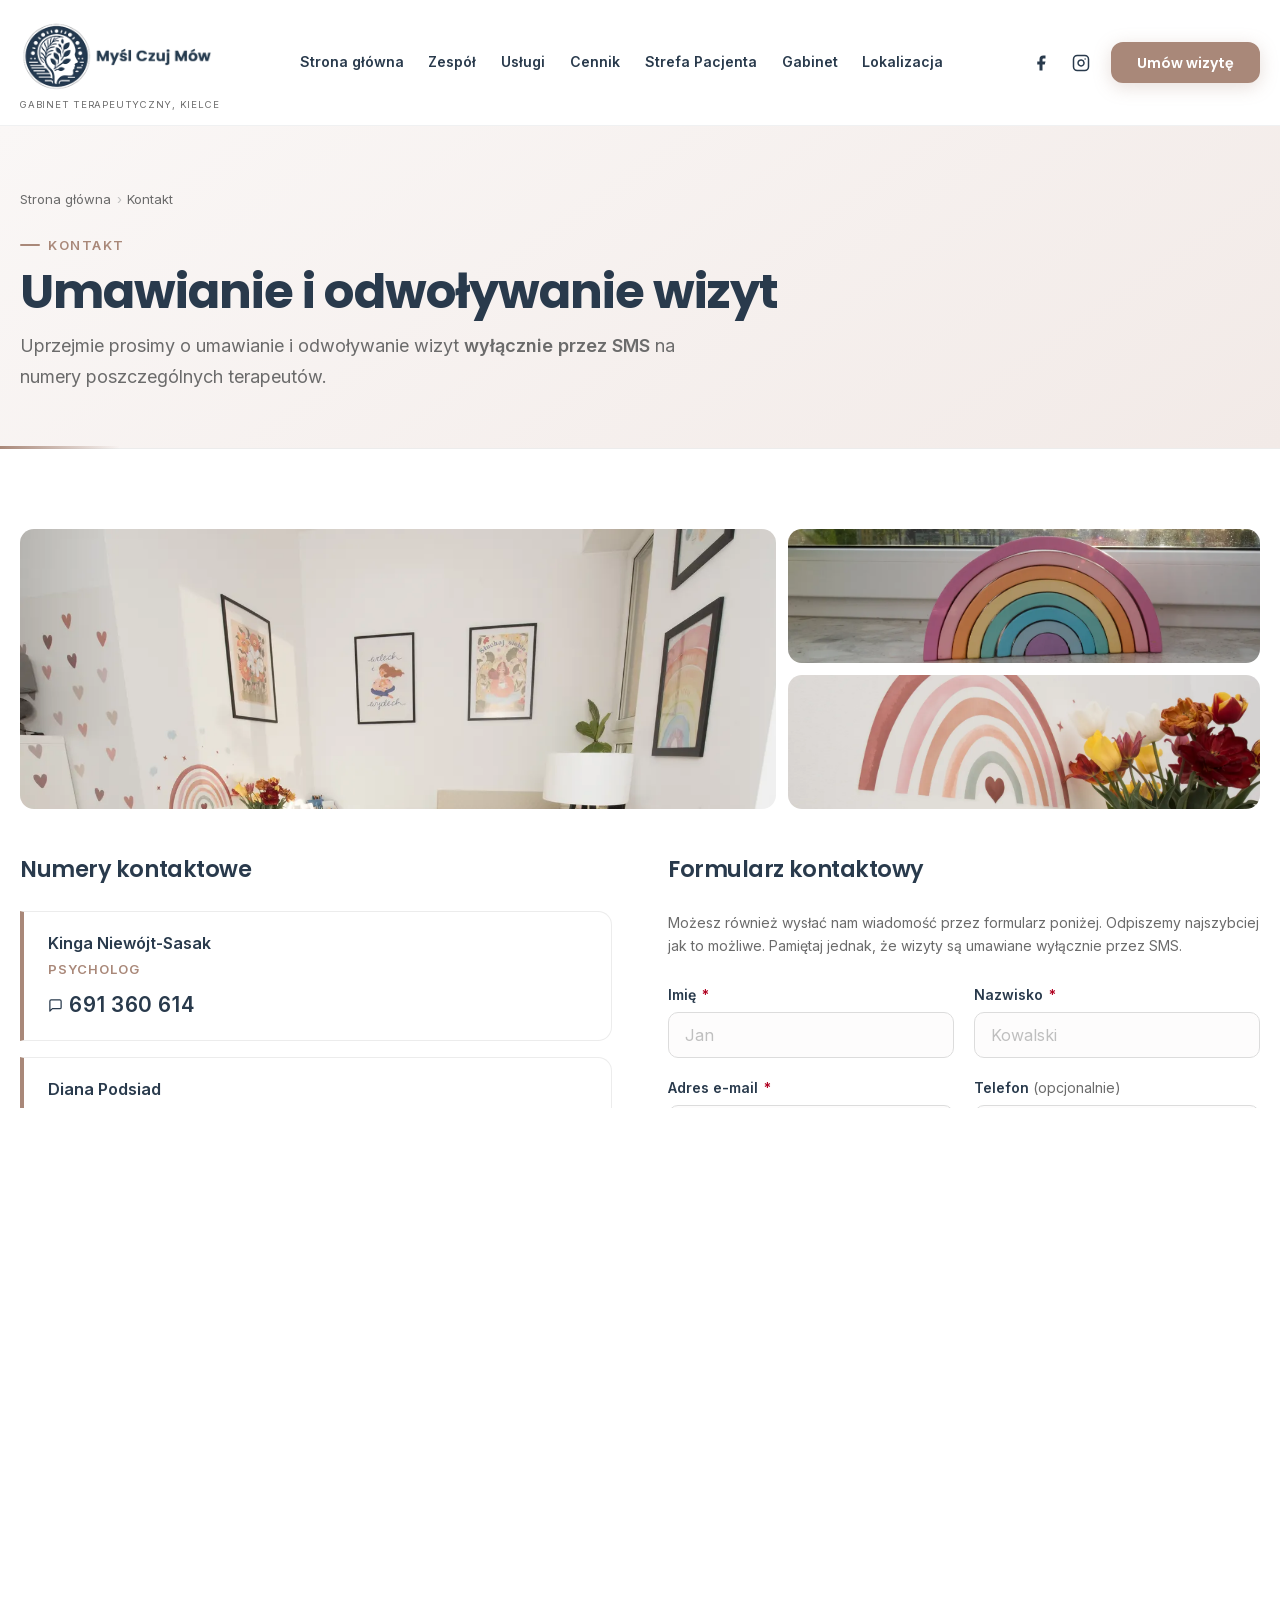
==== commit 87ba4ae6: "favicon" ====
--- a/pages/contact.html
+++ b/pages/contact.html
@@ -5,7 +5,7 @@
   <meta name="viewport" content="width=device-width, initial-scale=1" />
   <title>Kontakt — Gabinet Myśl Czuj Mów</title>
   <meta name="description" content="Kontakt z Gabinetem Terapeutycznym Myśl Czuj Mów w Kielcach. Umawianie wizyt wyłącznie przez SMS. Numery telefonów do poszczególnych terapeutów." />
-
+  <link rel="icon" href="./favicon.jpg" type="image/jpeg" /> 
   <link rel="stylesheet" href="../css/fonts.css" />
   <link rel="stylesheet" href="../css/variables.css" />
   <link rel="stylesheet" href="../css/style.css" />
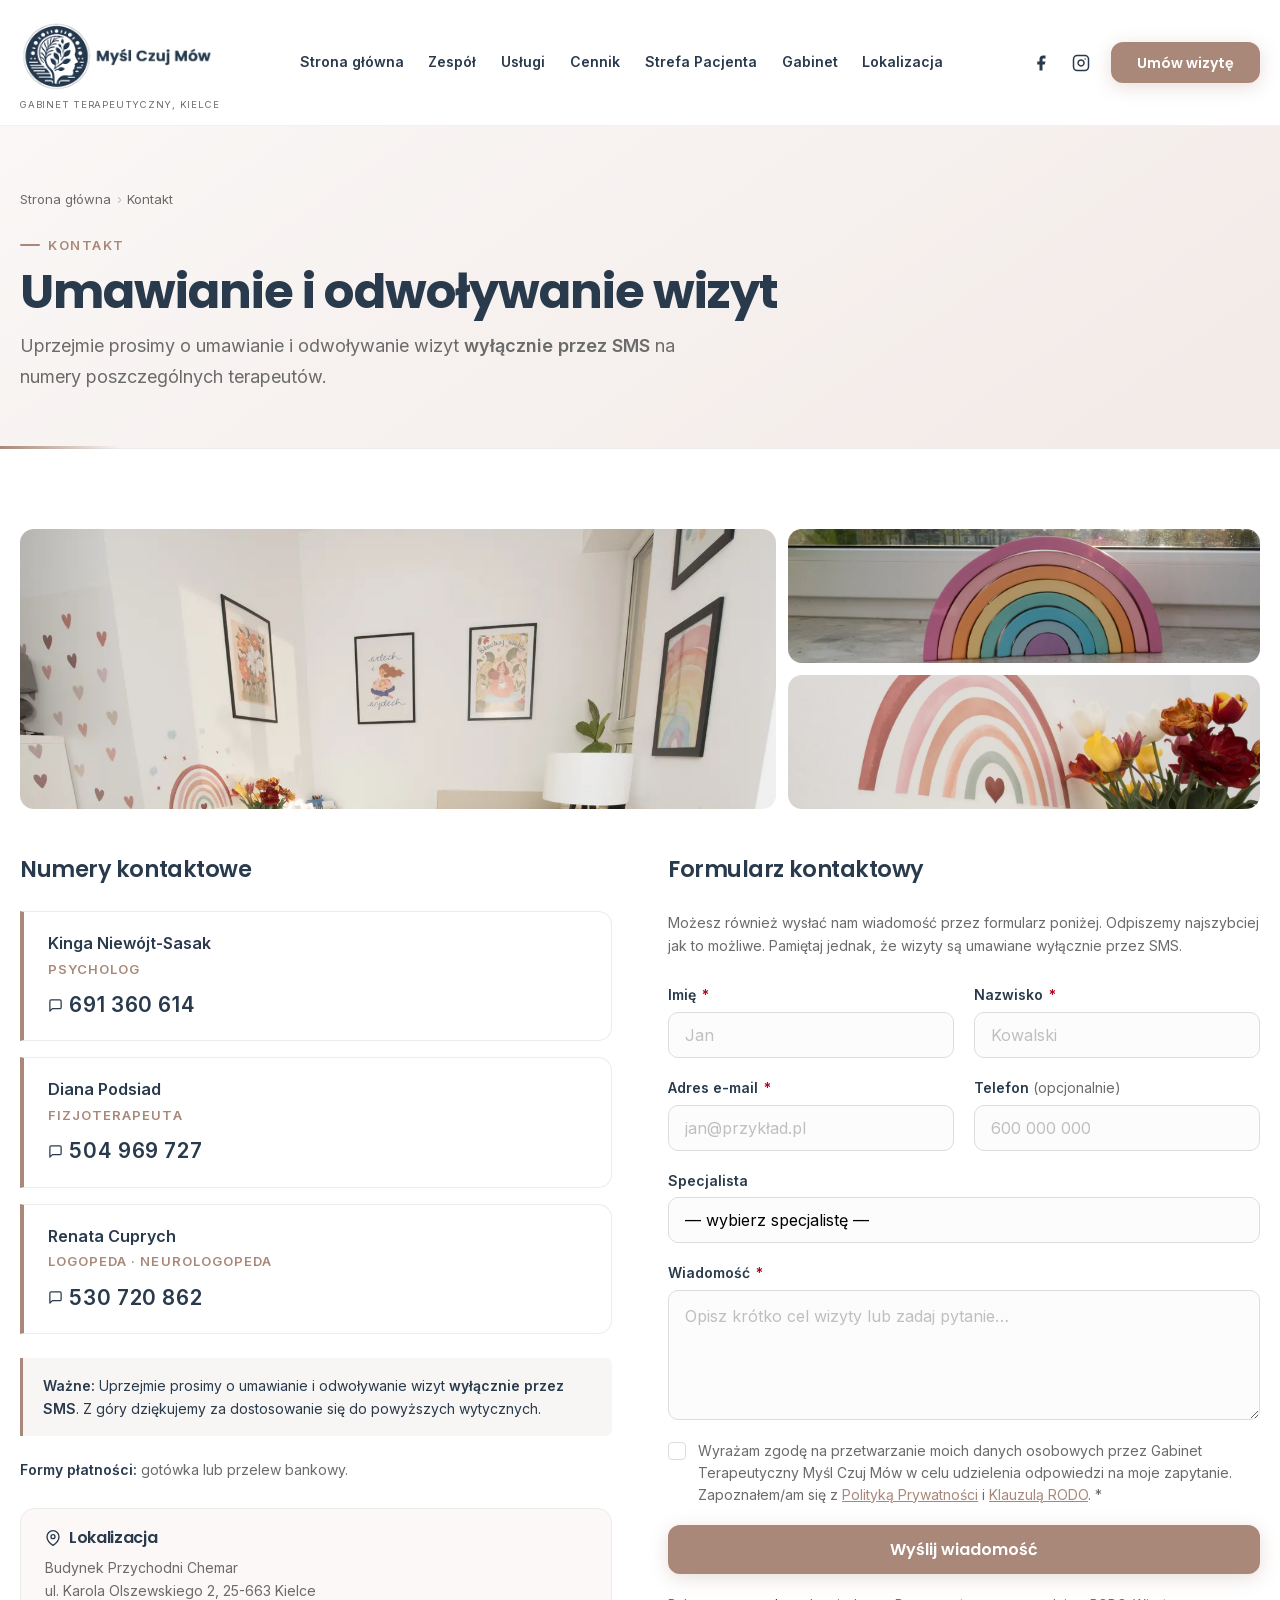
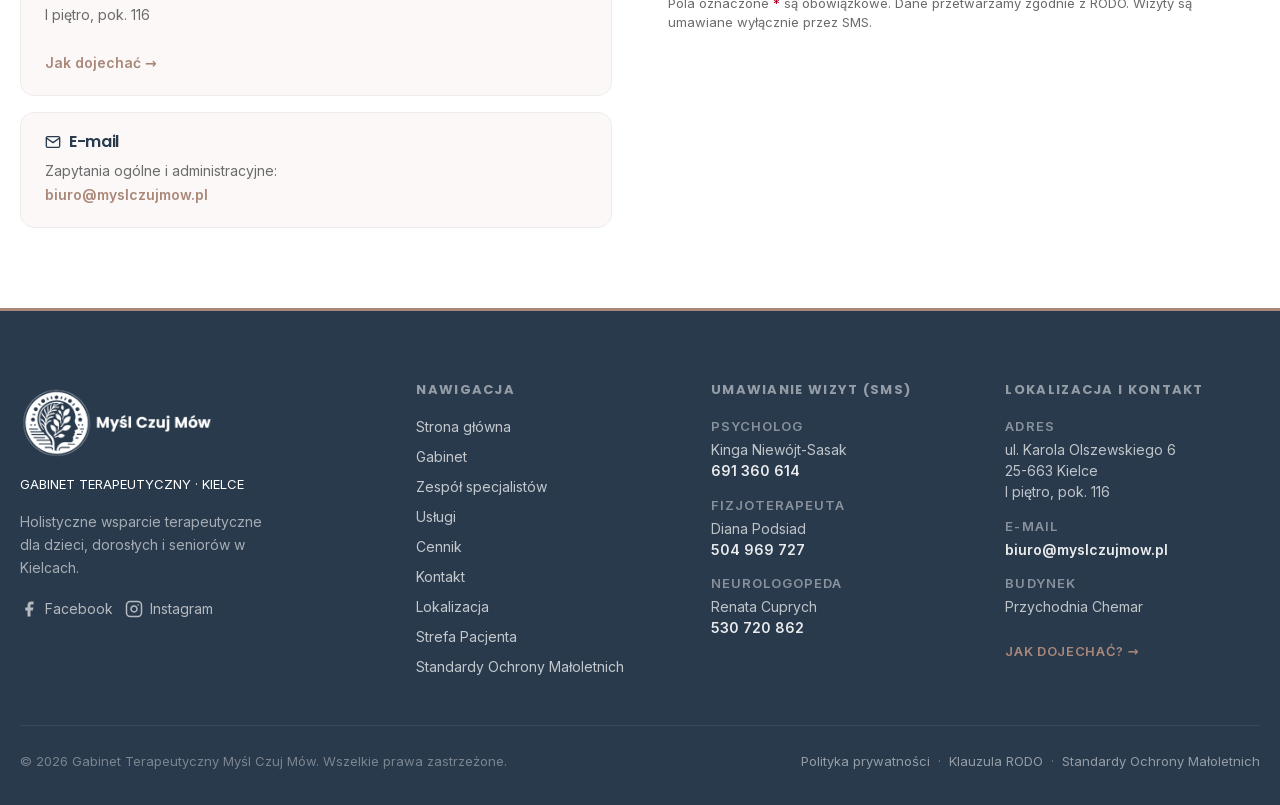
==== commit eceb8d5f: "Update contact.html" ====
--- a/pages/contact.html
+++ b/pages/contact.html
@@ -5,7 +5,7 @@
   <meta name="viewport" content="width=device-width, initial-scale=1" />
   <title>Kontakt — Gabinet Myśl Czuj Mów</title>
   <meta name="description" content="Kontakt z Gabinetem Terapeutycznym Myśl Czuj Mów w Kielcach. Umawianie wizyt wyłącznie przez SMS. Numery telefonów do poszczególnych terapeutów." />
-  <link rel="icon" href="./favicon.jpg" type="image/jpeg" /> 
+  <link rel="icon" href="../favicon.jpg" type="image/jpeg" /> 
   <link rel="stylesheet" href="../css/fonts.css" />
   <link rel="stylesheet" href="../css/variables.css" />
   <link rel="stylesheet" href="../css/style.css" />
